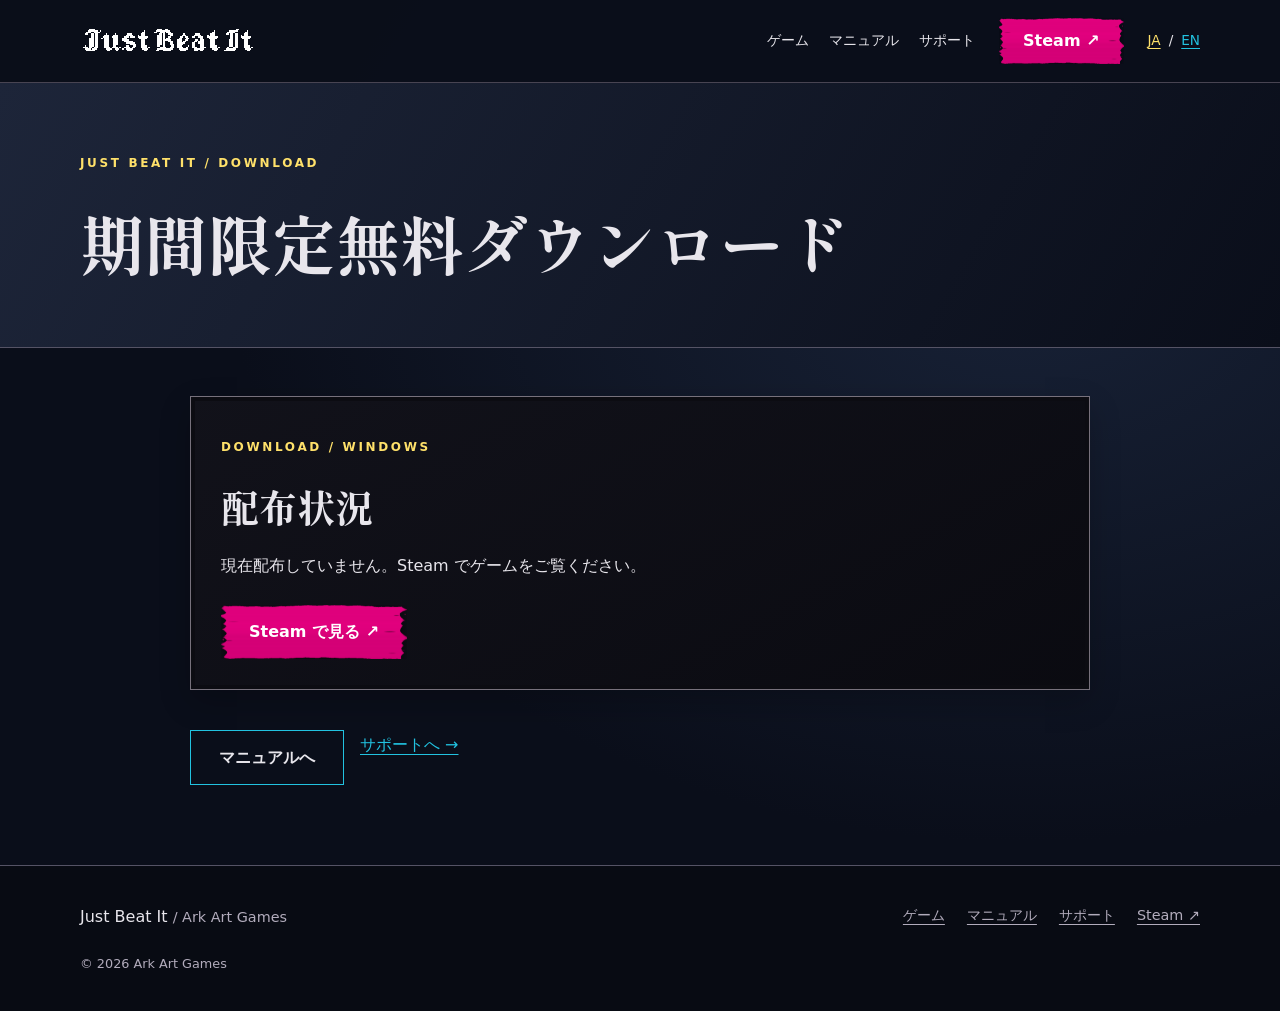
==== download/index.html @ 5bdb9b97 "chore: remove background note and rename developer to Ark Art Games Co-Authored-By: Claude Opus 5.5 " ====
<!doctype html>
<html lang="ja">
<head>
<meta charset="utf-8"><meta name="viewport" content="width=device-width,initial-scale=1">
<title>期間限定無料ダウンロード | Just Beat It</title><meta name="description" content="Just Beat It の期間限定無料配布の予定・配布状況・導入手順。"><meta name="theme-color" content="#0a0e1a">
<link rel="canonical" href="https://raymee675.github.io/Just-Beat-It/download/index.html"><link rel="alternate" hreflang="ja" href="index.html"><link rel="alternate" hreflang="en" href="../en/download/index.html"><link rel="alternate" hreflang="x-default" href="index.html">
<meta property="og:type" content="website"><meta property="og:site_name" content="Just Beat It"><meta property="og:title" content="期間限定無料ダウンロード | Just Beat It"><meta property="og:description" content="Just Beat It の期間限定無料配布の予定・配布状況・導入手順。"><meta property="og:url" content="https://raymee675.github.io/Just-Beat-It/download/index.html"><meta property="og:image" content="https://raymee675.github.io/Just-Beat-It/assets/img/ogp.jpg"><meta property="og:image:alt" content="Just Beat It"><meta property="og:locale" content="ja_JP"><meta property="og:locale:alternate" content="en_US">
<meta name="twitter:card" content="summary_large_image"><meta name="twitter:title" content="期間限定無料ダウンロード | Just Beat It"><meta name="twitter:description" content="Just Beat It の期間限定無料配布の予定・配布状況・導入手順。"><meta name="twitter:image" content="https://raymee675.github.io/Just-Beat-It/assets/img/ogp.jpg"><meta name="twitter:image:alt" content="Just Beat It">
<link rel="icon" type="image/png" sizes="32x32" href="../assets/img/favicon-32.png"><link rel="icon" type="image/png" sizes="256x256" href="../assets/img/icon-256.png"><link rel="apple-touch-icon" href="../assets/img/icon-256.png">
<link rel="stylesheet" href="../assets/css/site.css"><script defer src="../assets/js/config.js"></script><script defer src="../assets/js/site.js"></script>
</head><body>
<a class="skip" href="#main">本文へスキップ</a>
<header class="header"><div class="wrap header-inner"><a class="brand" href="../index.html" aria-label="Just Beat It トップ"><img src="../assets/img/logo-pixel-8x.png" alt="Just Beat It" width="928" height="144"></a><nav class="nav" aria-label="メインナビゲーション"><a href="../index.html"  >ゲーム</a><a href="../manual/index.html"  >マニュアル</a><a href="../support/index.html"  >サポート</a><a href="index.html" aria-current="page" data-free-nav hidden>無料配布</a></nav><a class="button small" data-steam href="https://store.steampowered.com/app/5429530/">Steam ↗</a><div class="languages" aria-label="言語"><a lang="ja" href="index.html" aria-current="true">JA</a><span aria-hidden="true">/</span><a lang="en" href="../en/download/index.html" >EN</a></div></div></header>
<main id="main"><div class="page-title"><div class="wrap"><p class="eyebrow">JUST BEAT IT / DOWNLOAD</p><h1>期間限定無料ダウンロード</h1></div></div><div class="wrap content"><section class="plate"><p class="eyebrow">DOWNLOAD / WINDOWS</p><h2>配布状況</h2><p data-free-message role="status">現在配布していません。Steam でゲームをご覧ください。</p><p class="countdown" data-countdown></p><noscript><p class="note">無料配布の情報は JavaScript を有効にしてご確認ください。</p></noscript><div data-free-active hidden><a class="button" data-download-link aria-disabled="true" tabindex="-1">ZIP をダウンロード ↗</a><dl class="facts download-meta"><div><dt>バージョン</dt><dd data-free-version></dd></div><div><dt>ZIP サイズ</dt><dd data-free-size></dd></div><div><dt>SHA-256</dt><dd><code data-free-sha></code></dd></div></dl></div><div class="actions"><a class="button" data-steam href="https://store.steampowered.com/app/5429530/">Steam で見る ↗</a></div></section><div data-free-active hidden><section id="install"><h2>導入手順</h2><ol><li>上のボタンから ZIP ファイルをダウンロードします。</li><li>SHA-256 が掲載されている場合は、保存した ZIP の値と一致するか確認します。PowerShell では次のコマンドのファイル名を置き換えて実行できます。</li><li>ZIP 全体をフォルダーへ展開します。同梱のファイルやフォルダーを一緒に保ち、含まれるゲームの実行ファイル（.exe）を起動します。</li><li>キーボードで操作します。操作方法と設定はマニュアルをご覧ください。</li></ol><p><code>Get-FileHash -Algorithm SHA256 &quot;.\JustBeatIt.zip&quot;</code></p></section><section class="callout"><h2>ダウンロード前の注意</h2><ul><li>ダウンロードリンクの案内は記載された期間中のみです。日時はすべて日本標準時（JST、UTC+09:00）です。</li><li>Windows PC・キーボード向けです。ダウンロード前に動作環境をご確認ください。</li><li>このダウンロードでは Steam ライブラリへの登録は行われません。</li><li>ハッシュ値が一致しない場合や入手元が不明な場合は起動せず、URL を確認して再ダウンロードしてください。セキュリティソフトを無効にする必要はありません。</li></ul></section></div><div class="actions"><a class="button secondary" href="../manual/index.html">マニュアルへ</a><a href="../support/index.html">サポートへ →</a></div></div></main>
<footer class="footer"><div class="wrap"><div class="footer-inner"><span>Just Beat It <span class="muted">/ Ark Art Games</span></span><nav aria-label="フッター"><a href="../index.html"  >ゲーム</a><a href="../manual/index.html"  >マニュアル</a><a href="../support/index.html"  >サポート</a><a href="index.html" aria-current="page" data-free-nav hidden>無料配布</a><a data-steam href="https://store.steampowered.com/app/5429530/">Steam ↗</a></nav></div><noscript><p class="note">無料配布の情報は JavaScript を有効にしてご確認ください。</p></noscript><p class="copyright">© 2026 Ark Art Games</p></div></footer>
</body></html>
---- assets/css/site.css ----
@import url('https://fonts.googleapis.com/css2?family=Shippori+Mincho+B1:wght@500;700&display=swap');
:root{color-scheme:dark;--bg:#0a0e1a;--ink:#e8e6ec;--muted:#b2acbc;--red:#e8213f;--pink:#e4007f;--gold:#ffe16a;--cyan:#22c2e0;--line:#555365}
*{box-sizing:border-box}html{scroll-behavior:smooth;scroll-padding-top:1rem}body{margin:0;background:radial-gradient(ellipse at 80% 25%,#182237 0,transparent 55%),var(--bg);color:var(--ink);font:16px/1.85 "Noto Sans JP","Yu Gothic",Meiryo,system-ui,sans-serif;overflow-wrap:anywhere}a{color:var(--cyan);text-underline-offset:.25em}a:hover{color:var(--gold)}button,a{-webkit-tap-highlight-color:transparent}button{font:inherit}a:focus-visible,button:focus-visible,summary:focus-visible{outline:3px solid var(--gold);outline-offset:5px}img{display:block;max-width:100%;height:auto}h1,h2,h3{font-family:"Shippori Mincho B1","Yu Mincho",Georgia,serif;line-height:1.5}h1{font-size:clamp(2.2rem,5vw,4rem);margin:.3em 0}h2{font-size:clamp(1.65rem,3vw,2.5rem);margin:0 0 1rem}h3{font-size:1.3rem}p{margin:.6rem 0 1.2rem}.wrap{width:min(1120px,calc(100% - 40px));margin-inline:auto}.skip{position:absolute;left:1rem;top:-6rem;z-index:20;background:#111;padding:.8rem}.skip:focus{top:1rem}.header{border-bottom:1px solid #484452;background:#0a0e1af2}.header-inner{display:flex;align-items:center;gap:24px;flex-wrap:wrap;padding-block:18px}.brand{flex-shrink:0}.brand img{width:176px;image-rendering:pixelated}.nav{display:flex;align-items:center;gap:20px;flex-wrap:wrap;margin-left:auto}.nav a{color:var(--ink);font-size:.9rem;text-decoration:none}.nav a[aria-current=page]{color:var(--gold);text-decoration:underline}.languages{display:flex;gap:8px;font-size:.85rem;white-space:nowrap}.languages [aria-current]{color:var(--gold)}.button{display:inline-flex;justify-content:center;align-items:center;min-height:52px;padding:12px 28px;color:#fff;text-decoration:none;font-weight:700;border:0;background:var(--pink) url('../img/band-magenta.png') center/100% 100% no-repeat;background-color:transparent;text-align:center;cursor:pointer}.button:hover{color:#fff;filter:brightness(1.18)}.button.secondary{background:none;border:1px solid var(--cyan);color:var(--ink)}.button.small{min-height:44px;padding:8px 24px}.button[aria-disabled=true]{background:none;border:1px solid var(--line);color:var(--muted);cursor:default;filter:none}.actions{display:flex;flex-wrap:wrap;gap:16px;margin-top:24px}.hero{position:relative;isolation:isolate;overflow:hidden;border-bottom:1px solid var(--line);background:linear-gradient(90deg,#080c17ed 10%,#080c17ba 58%,#080c1740),url('../img/shot-01.jpg') center/cover;min-height:650px;display:grid;align-items:center}.hero-content{padding-block:72px;position:relative;z-index:1}.eyebrow{font-size:.75rem;letter-spacing:.22em;color:var(--gold);font-weight:700}.hero-logo{width:min(624px,100%);image-rendering:pixelated;margin:30px 0}.hero h1{font-size:clamp(1.8rem,4vw,3.2rem)}.hero-copy{max-width:650px;font-size:1.08rem}.hero-character{width:72px;image-rendering:pixelated;margin-top:32px}.chevrons{position:absolute;right:-10%;top:15%;display:flex;gap:15px;opacity:.25;transform:rotate(-28deg);animation:drift 22s linear infinite;pointer-events:none}.chevrons i{display:block;width:90px;height:140px;background:var(--red);clip-path:polygon(0 0,45% 0,100% 50%,45% 100%,0 100%,55% 50%)}.chevrons i:last-child{background:white}@keyframes drift{50%{translate:-140px 90px}}section.section{padding-block:76px}.section + .section{border-top:1px solid #2a2d3d}.section-heading{display:flex;gap:24px;align-items:baseline;flex-wrap:wrap}.section-heading .eyebrow{color:var(--cyan)}.intro{max-width:740px}.grid{display:grid;grid-template-columns:repeat(3,minmax(0,1fr));gap:24px}.plate{padding:30px;background:linear-gradient(145deg,#12121af2,#0a0a10f5);border:1px solid #77717c;box-shadow:inset 0 0 0 4px #0c0c12,0 12px 30px #0003}.plate h3{margin-top:.3rem}.number{color:var(--gold);font-size:.8rem;letter-spacing:.15em}.gallery{display:grid;grid-template-columns:repeat(2,minmax(0,1fr));gap:24px}.gallery figure{margin:0}.gallery a{display:block;overflow:hidden;border:1px solid var(--line)}.gallery img{width:100%;aspect-ratio:16/9;object-fit:cover;transition:transform .3s}.gallery a:hover img{transform:scale(1.025)}figcaption{font-size:.85rem;color:var(--muted);margin-top:8px}.split{display:grid;grid-template-columns:1.1fr 1fr;gap:48px;align-items:start}.stage-list{list-style:none;padding:0;margin:0;display:grid;grid-template-columns:1fr 1fr;gap:0 24px;counter-reset:stage}.stage-list li{counter-increment:stage;border-bottom:1px solid #363544;padding:10px 0}.stage-list li:before{content:counter(stage,decimal-leading-zero);color:var(--cyan);margin-right:12px;font-size:.8rem}.difficulty{color:var(--gold);font-weight:700}.facts{margin:0}.facts div{display:grid;grid-template-columns:140px 1fr;padding:13px 0;border-bottom:1px solid #393747;gap:16px}.facts dt{color:var(--muted)}.facts dd{margin:0}.muted,.note{color:var(--muted);font-size:.9rem}.steam-panel{border-left:3px solid var(--pink);padding:28px;background:#121321}.steam-widget{width:100%;max-width:646px;height:210px;border:0;margin-top:20px;display:block}.page-title{padding-block:60px 38px;border-bottom:1px solid var(--line);background:linear-gradient(120deg,#1d2539,#0a0e1a)}.content{padding-block:48px 80px;max-width:900px}.content section{margin-bottom:40px}.toc{display:flex;gap:12px 24px;flex-wrap:wrap;padding:20px;border:1px solid var(--line);margin-bottom:40px}.table-scroll{overflow-x:auto}table{width:100%;border-collapse:collapse}th,td{text-align:left;border-bottom:1px solid #4a4658;padding:14px;vertical-align:top}th{color:var(--gold)}kbd{font:inherit;font-size:.9em;background:#242635;border:1px solid #777184;border-bottom-width:3px;border-radius:3px;padding:2px 6px;white-space:nowrap}code{font-size:.9em;color:var(--gold);overflow-wrap:anywhere}details{border-bottom:1px solid var(--line);padding:20px 0}summary{font-family:"Shippori Mincho B1",serif;font-weight:700;cursor:pointer;font-size:1.13rem}details p{margin:16px 0 0}.callout{border-left:3px solid var(--cyan);padding:18px 24px;background:#131c2d}.free-banner{border:1px solid var(--pink);background:#190d24;padding:20px 24px;margin-top:28px;max-width:720px}.free-banner p{margin:0 0 6px}.free-title{font-weight:700;color:var(--gold)}.countdown{font-variant-numeric:tabular-nums;color:var(--gold)}.download-meta div{grid-template-columns:110px 1fr}.download-meta dd{min-width:0}.footer{border-top:1px solid var(--line);background:#080b13;padding-block:36px}.footer-inner{display:flex;justify-content:space-between;gap:24px;flex-wrap:wrap}.footer nav{display:flex;gap:12px 22px;flex-wrap:wrap}.footer a{font-size:.9rem;color:var(--muted)}.copyright{margin:20px 0 0;font-size:.8rem;color:var(--muted)}dialog{width:min(1200px,95vw);max-height:94dvh;background:#0a0e1a;border:1px solid var(--line);color:var(--ink);padding:16px}dialog::backdrop{background:#000e}dialog img{max-height:78dvh;width:auto;margin:auto;object-fit:contain}dialog button{display:block;margin:0 0 12px auto;background:#171c2b;color:var(--ink);border:1px solid var(--cyan);padding:8px 18px;cursor:pointer}dialog p{margin:10px 0 0;font-size:.9rem}body.modal-open{overflow:hidden}[hidden]{display:none!important}
@media(max-width:850px){.header-inner{gap:16px}.nav{order:3;width:100%;margin:0;gap:12px 22px}.languages{margin-left:auto}.grid{grid-template-columns:1fr}.split{grid-template-columns:1fr;gap:28px}.hero{min-height:600px}.hero-content{padding-block:48px}.plate{padding:24px}.steam-panel{padding:24px}.header .button{margin-left:auto}.header .languages{margin-left:0}}
@media(max-width:520px){.wrap{width:calc(100% - 32px)}.brand img{width:132px}.header-inner{gap:12px}.header .button{font-size:.8rem;padding-inline:18px}.nav{gap:10px 18px}.nav a{font-size:.85rem}.languages{font-size:.8rem}.hero{min-height:560px}.hero-logo{margin:24px 0}.hero h1{font-size:1.75rem}.hero-copy{font-size:1rem}.actions{gap:12px}.actions .button{width:100%}section.section{padding-block:48px}.gallery{grid-template-columns:1fr;gap:20px}.stage-list{gap:0 16px;font-size:.9rem}.facts div{grid-template-columns:1fr;gap:4px}.page-title{padding-block:36px 28px}th,td{padding:10px 6px;font-size:.9rem}.steam-panel{padding:20px 16px}.content{padding-top:32px}.download-meta div{grid-template-columns:1fr}.free-banner{padding:16px}.chevrons{opacity:.15}}
@media(prefers-reduced-motion:reduce){html{scroll-behavior:auto}*,*:before,*:after{animation:none!important;transition:none!important}}
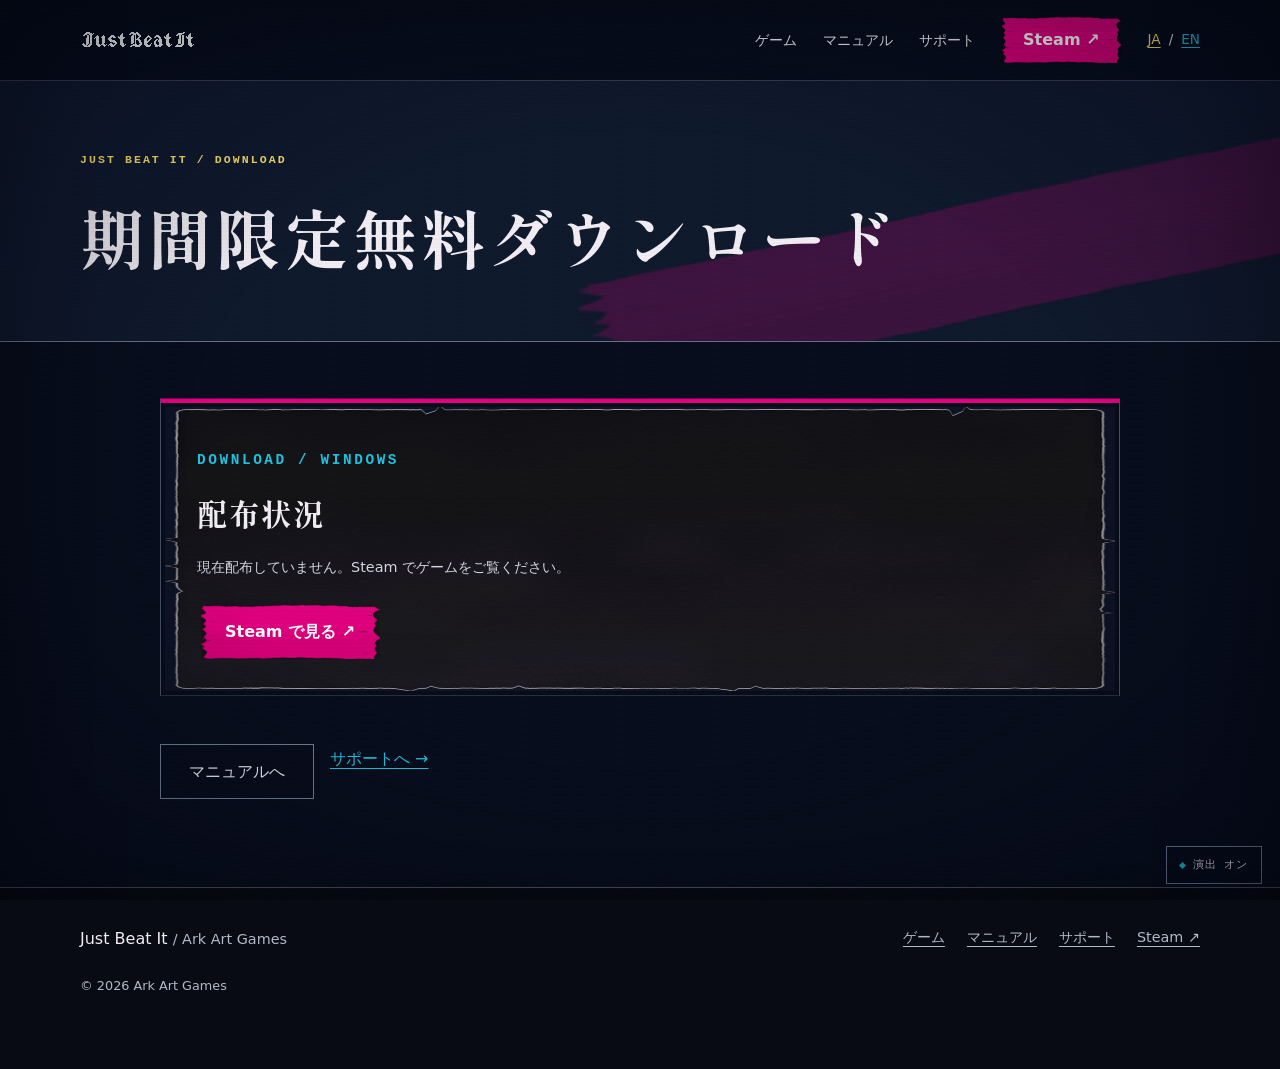
==== commit 0d64cdcf: "feat: add cinematic effects (bullet demo, logo morph, transitions, stage select, viewer) Co-Authored" ====
--- a/download/index.html
+++ b/download/index.html
@@ -1,16 +1,16 @@
 <!doctype html>
 <html lang="ja">
 <head>
-<meta charset="utf-8"><meta name="viewport" content="width=device-width,initial-scale=1">
+<meta charset="utf-8"><script>document.documentElement.classList.add('has-menu');setTimeout(()=>{if(!window.JBI_FX)document.documentElement.classList.remove('has-menu')},2500);try{document.documentElement.dataset.motion=matchMedia('(prefers-reduced-motion: reduce)').matches||localStorage.getItem('jbi-motion')==='off'?'off':'on'}catch{document.documentElement.dataset.motion=matchMedia('(prefers-reduced-motion: reduce)').matches?'off':'on'}</script><meta name="viewport" content="width=device-width,initial-scale=1">
 <title>期間限定無料ダウンロード | Just Beat It</title><meta name="description" content="Just Beat It の期間限定無料配布の予定・配布状況・導入手順。"><meta name="theme-color" content="#0a0e1a">
 <link rel="canonical" href="https://raymee675.github.io/Just-Beat-It/download/index.html"><link rel="alternate" hreflang="ja" href="index.html"><link rel="alternate" hreflang="en" href="../en/download/index.html"><link rel="alternate" hreflang="x-default" href="index.html">
 <meta property="og:type" content="website"><meta property="og:site_name" content="Just Beat It"><meta property="og:title" content="期間限定無料ダウンロード | Just Beat It"><meta property="og:description" content="Just Beat It の期間限定無料配布の予定・配布状況・導入手順。"><meta property="og:url" content="https://raymee675.github.io/Just-Beat-It/download/index.html"><meta property="og:image" content="https://raymee675.github.io/Just-Beat-It/assets/img/ogp.jpg"><meta property="og:image:alt" content="Just Beat It"><meta property="og:locale" content="ja_JP"><meta property="og:locale:alternate" content="en_US">
 <meta name="twitter:card" content="summary_large_image"><meta name="twitter:title" content="期間限定無料ダウンロード | Just Beat It"><meta name="twitter:description" content="Just Beat It の期間限定無料配布の予定・配布状況・導入手順。"><meta name="twitter:image" content="https://raymee675.github.io/Just-Beat-It/assets/img/ogp.jpg"><meta name="twitter:image:alt" content="Just Beat It">
 <link rel="icon" type="image/png" sizes="32x32" href="../assets/img/favicon-32.png"><link rel="icon" type="image/png" sizes="256x256" href="../assets/img/icon-256.png"><link rel="apple-touch-icon" href="../assets/img/icon-256.png">
-<link rel="stylesheet" href="../assets/css/site.css"><script defer src="../assets/js/config.js"></script><script defer src="../assets/js/site.js"></script>
+<link rel="stylesheet" href="../assets/css/site.css"><style id="navigation-motion"></style><script>document.getElementById('navigation-motion').textContent='@view-transition{navigation:'+(document.documentElement.dataset.motion==='off'?'none':'auto')+'}'</script><script defer src="../assets/js/config.js"></script><script defer src="../assets/js/fx-core.js"></script><script defer src="../assets/js/site.js"></script><script defer src="../assets/js/fx-ui.js"></script><script defer src="../assets/js/fx-canvas.js"></script>
 </head><body>
 <a class="skip" href="#main">本文へスキップ</a>
-<header class="header"><div class="wrap header-inner"><a class="brand" href="../index.html" aria-label="Just Beat It トップ"><img src="../assets/img/logo-pixel-8x.png" alt="Just Beat It" width="928" height="144"></a><nav class="nav" aria-label="メインナビゲーション"><a href="../index.html"  >ゲーム</a><a href="../manual/index.html"  >マニュアル</a><a href="../support/index.html"  >サポート</a><a href="index.html" aria-current="page" data-free-nav hidden>無料配布</a></nav><a class="button small" data-steam href="https://store.steampowered.com/app/5429530/">Steam ↗</a><div class="languages" aria-label="言語"><a lang="ja" href="index.html" aria-current="true">JA</a><span aria-hidden="true">/</span><a lang="en" href="../en/download/index.html" >EN</a></div></div></header>
-<main id="main"><div class="page-title"><div class="wrap"><p class="eyebrow">JUST BEAT IT / DOWNLOAD</p><h1>期間限定無料ダウンロード</h1></div></div><div class="wrap content"><section class="plate"><p class="eyebrow">DOWNLOAD / WINDOWS</p><h2>配布状況</h2><p data-free-message role="status">現在配布していません。Steam でゲームをご覧ください。</p><p class="countdown" data-countdown></p><noscript><p class="note">無料配布の情報は JavaScript を有効にしてご確認ください。</p></noscript><div data-free-active hidden><a class="button" data-download-link aria-disabled="true" tabindex="-1">ZIP をダウンロード ↗</a><dl class="facts download-meta"><div><dt>バージョン</dt><dd data-free-version></dd></div><div><dt>ZIP サイズ</dt><dd data-free-size></dd></div><div><dt>SHA-256</dt><dd><code data-free-sha></code></dd></div></dl></div><div class="actions"><a class="button" data-steam href="https://store.steampowered.com/app/5429530/">Steam で見る ↗</a></div></section><div data-free-active hidden><section id="install"><h2>導入手順</h2><ol><li>上のボタンから ZIP ファイルをダウンロードします。</li><li>SHA-256 が掲載されている場合は、保存した ZIP の値と一致するか確認します。PowerShell では次のコマンドのファイル名を置き換えて実行できます。</li><li>ZIP 全体をフォルダーへ展開します。同梱のファイルやフォルダーを一緒に保ち、含まれるゲームの実行ファイル（.exe）を起動します。</li><li>キーボードで操作します。操作方法と設定はマニュアルをご覧ください。</li></ol><p><code>Get-FileHash -Algorithm SHA256 &quot;.\JustBeatIt.zip&quot;</code></p></section><section class="callout"><h2>ダウンロード前の注意</h2><ul><li>ダウンロードリンクの案内は記載された期間中のみです。日時はすべて日本標準時（JST、UTC+09:00）です。</li><li>Windows PC・キーボード向けです。ダウンロード前に動作環境をご確認ください。</li><li>このダウンロードでは Steam ライブラリへの登録は行われません。</li><li>ハッシュ値が一致しない場合や入手元が不明な場合は起動せず、URL を確認して再ダウンロードしてください。セキュリティソフトを無効にする必要はありません。</li></ul></section></div><div class="actions"><a class="button secondary" href="../manual/index.html">マニュアルへ</a><a href="../support/index.html">サポートへ →</a></div></div></main>
+<header class="header"><div class="wrap header-inner"><a class="brand" href="../index.html" aria-label="Just Beat It トップ"><img src="../assets/img/logo-pixel-8x.png" alt="Just Beat It" width="928" height="144"></a><nav class="nav" id="main-navigation" aria-label="メインナビゲーション"><a href="../index.html"  >ゲーム</a><a href="../manual/index.html"  >マニュアル</a><a href="../support/index.html"  >サポート</a><a href="index.html" aria-current="page" data-free-nav hidden>無料配布</a></nav><a class="button small" data-steam href="https://store.steampowered.com/app/5429530/">Steam ↗</a><div class="languages" aria-label="言語"><a lang="ja" href="index.html" aria-current="true">JA</a><span aria-hidden="true">/</span><a lang="en" href="../en/download/index.html" >EN</a></div><button class="menu-toggle" type="button" aria-controls="main-navigation" aria-expanded="false" disabled><span aria-hidden="true"><i></i><i></i></span><span>メニュー</span></button></div></header>
+<main id="main"><div class="page-title"><div class="wrap"><p class="eyebrow">JUST BEAT IT / DOWNLOAD</p><h1>期間限定無料ダウンロード</h1></div></div><div class="wrap content"><div class="reveal-frame"><section class="plate download-panel"><p class="eyebrow">DOWNLOAD / WINDOWS</p><h2>配布状況</h2><p data-free-message role="status">現在配布していません。Steam でゲームをご覧ください。</p><p class="countdown" data-countdown></p><noscript><p class="note">無料配布の情報は JavaScript を有効にしてご確認ください。</p></noscript><div data-free-active hidden><a class="button" data-download-link aria-disabled="true" tabindex="-1">ZIP をダウンロード ↗</a><dl class="facts download-meta"><div><dt>バージョン</dt><dd data-free-version></dd></div><div><dt>ZIP サイズ</dt><dd data-free-size></dd></div><div><dt>SHA-256</dt><dd><code data-free-sha></code></dd></div></dl></div><div class="actions"><a class="button" data-steam href="https://store.steampowered.com/app/5429530/">Steam で見る ↗</a></div></section></div><div data-free-active hidden><section id="install"><h2>導入手順</h2><ol><li>上のボタンから ZIP ファイルをダウンロードします。</li><li>SHA-256 が掲載されている場合は、保存した ZIP の値と一致するか確認します。PowerShell では次のコマンドのファイル名を置き換えて実行できます。</li><li>ZIP 全体をフォルダーへ展開します。同梱のファイルやフォルダーを一緒に保ち、含まれるゲームの実行ファイル（.exe）を起動します。</li><li>キーボードで操作します。操作方法と設定はマニュアルをご覧ください。</li></ol><p><code>Get-FileHash -Algorithm SHA256 &quot;.\JustBeatIt.zip&quot;</code></p></section><section class="callout"><h2>ダウンロード前の注意</h2><ul><li>ダウンロードリンクの案内は記載された期間中のみです。日時はすべて日本標準時（JST、UTC+09:00）です。</li><li>Windows PC・キーボード向けです。ダウンロード前に動作環境をご確認ください。</li><li>このダウンロードでは Steam ライブラリへの登録は行われません。</li><li>ハッシュ値が一致しない場合や入手元が不明な場合は起動せず、URL を確認して再ダウンロードしてください。セキュリティソフトを無効にする必要はありません。</li></ul></section></div><div class="actions"><a class="button secondary" href="../manual/index.html">マニュアルへ</a><a href="../support/index.html">サポートへ →</a></div></div></main>
 <footer class="footer"><div class="wrap"><div class="footer-inner"><span>Just Beat It <span class="muted">/ Ark Art Games</span></span><nav aria-label="フッター"><a href="../index.html"  >ゲーム</a><a href="../manual/index.html"  >マニュアル</a><a href="../support/index.html"  >サポート</a><a href="index.html" aria-current="page" data-free-nav hidden>無料配布</a><a data-steam href="https://store.steampowered.com/app/5429530/">Steam ↗</a></nav></div><noscript><p class="note">無料配布の情報は JavaScript を有効にしてご確認ください。</p></noscript><p class="copyright">© 2026 Ark Art Games</p></div></footer>
 </body></html>
--- a/assets/css/site.css
+++ b/assets/css/site.css
@@ -4,3 +4,183 @@
 @media(max-width:850px){.header-inner{gap:16px}.nav{order:3;width:100%;margin:0;gap:12px 22px}.languages{margin-left:auto}.grid{grid-template-columns:1fr}.split{grid-template-columns:1fr;gap:28px}.hero{min-height:600px}.hero-content{padding-block:48px}.plate{padding:24px}.steam-panel{padding:24px}.header .button{margin-left:auto}.header .languages{margin-left:0}}
 @media(max-width:520px){.wrap{width:calc(100% - 32px)}.brand img{width:132px}.header-inner{gap:12px}.header .button{font-size:.8rem;padding-inline:18px}.nav{gap:10px 18px}.nav a{font-size:.85rem}.languages{font-size:.8rem}.hero{min-height:560px}.hero-logo{margin:24px 0}.hero h1{font-size:1.75rem}.hero-copy{font-size:1rem}.actions{gap:12px}.actions .button{width:100%}section.section{padding-block:48px}.gallery{grid-template-columns:1fr;gap:20px}.stage-list{gap:0 16px;font-size:.9rem}.facts div{grid-template-columns:1fr;gap:4px}.page-title{padding-block:36px 28px}th,td{padding:10px 6px;font-size:.9rem}.steam-panel{padding:20px 16px}.content{padding-top:32px}.download-meta div{grid-template-columns:1fr}.free-banner{padding:16px}.chevrons{opacity:.15}}
 @media(prefers-reduced-motion:reduce){html{scroll-behavior:auto}*,*:before,*:after{animation:none!important;transition:none!important}}
+
+/* Game presentation: one beat = 461.538ms, hard cuts and torn material. */
+:root{--beat:461.538ms;--snap:cubic-bezier(.2,.8,.2,1);--bg:#080e1d;--ink:#f1edf3;--muted:#b3b8c9}
+body{background:var(--bg)}html{scroll-padding-top:100px}
+h1,h2{letter-spacing:.065em;text-wrap:balance}h3{letter-spacing:.035em}p{line-height:1.95}
+.eyebrow,.number{font-family:Consolas,"Courier New",monospace;font-size:.72rem;letter-spacing:.18em;line-height:1.6}
+.section-heading{display:block;margin-bottom:28px}.section-heading .eyebrow{margin-bottom:12px}
+.header{position:sticky;top:0;z-index:30;background:#080e1deb;backdrop-filter:blur(16px);border-color:#333b50}
+.header-inner{min-height:80px;padding-block:16px;transition:padding var(--beat) var(--snap),min-height var(--beat) var(--snap)}
+.header.compact .header-inner{min-height:64px;padding-block:8px}
+.brand img{width:116px}.nav{gap:26px}.nav a{position:relative;padding-block:6px}
+.nav a[aria-current=page]{color:var(--ink);text-decoration:none}
+.nav a[aria-current=page]::after{content:"";position:absolute;bottom:-6px;left:-4px;right:-4px;height:6px;background:url('../img/band-magenta.png') center/100% 100%}
+.nav a:hover{color:var(--gold)}.menu-toggle{display:none}
+.button{position:relative;isolation:isolate;transition:transform 115ms var(--snap),background-size 230ms var(--snap);background-size:96% 100%;min-width:0}
+.button::after{content:"";position:absolute;inset:0;pointer-events:none;background:#fff3;clip-path:polygon(0 0,9% 0,0 100%);transform:translateX(-20%);opacity:0}
+.button:hover{background-size:100% 100%;filter:none}.button:hover::after{animation:button-gloss var(--beat) var(--snap)}
+.button:active{transform:translateY(3px) scale(.985)}
+.button.secondary{background:#080e1d66;border-color:#727e93;font-weight:500}
+:where(a,button,[tabindex],summary):focus-visible{outline:3px solid var(--gold);outline-offset:4px}
+@keyframes button-gloss{0%{transform:translateX(-10%);opacity:1}100%{transform:translateX(100%);opacity:0}}
+.hero{min-height:750px;background:linear-gradient(90deg,#080e1df7 0%,#080e1de0 39%,#080e1d73 69%,#080e1d26),url('../img/shot-01.jpg') 72% center/cover;align-items:start}
+.hero-content{padding-block:48px 80px;pointer-events:none}.hero-content :where(a,button,.free-banner){pointer-events:auto}
+.hero-content>.eyebrow{margin-top:0}.hero-copy{max-width:600px;font-size:.98rem;line-height:2.05;color:#dddfea}
+.hero h1{font-size:clamp(2rem,3.65vw,3.05rem);line-height:1.65;margin:8px 0 22px}
+.hero .actions{max-width:650px;gap:12px}.hero .actions .button{font-size:.86rem;padding-inline:22px}
+.logo-stage{width:min(580px,100%);height:170px;position:relative;margin:12px 0 18px;display:flex;align-items:center}
+.hero-logo{width:580px;margin:0}.logo-stage canvas{position:absolute;left:0;top:50%;transform:translateY(-50%);image-rendering:pixelated;max-width:100%}
+.logo-ready .hero-logo{visibility:hidden}
+.hero-character{width:128px;height:128px;position:absolute;right:10%;bottom:40px;margin:0}
+.demo-ready .hero-character{visibility:hidden}.bullet-demo{position:absolute;inset:0;width:100%;height:100%;z-index:0;image-rendering:pixelated;pointer-events:none}
+.demo-control{position:absolute;z-index:2;right:32px;bottom:24px;font:10px/1.5 Consolas,monospace;letter-spacing:.12em;color:#e2e8f4;background:#080e1dcc;border:1px solid #6b7c96;padding:10px 14px;cursor:crosshair}
+.hero:has(.demo-control:focus-visible){outline:2px solid var(--gold);outline-offset:-3px}
+.chevrons{animation:none;transform:translateY(var(--parallax,0px)) rotate(-28deg);opacity:.09;z-index:0}
+section.section{padding-block:88px}.section+.section{border:0;position:relative}
+.section+.section::before{content:"";position:absolute;top:0;left:0;width:100%;height:8px;opacity:.4;background:repeating-linear-gradient(135deg,transparent 0 7px,#92a0b4 8px 10px,transparent 11px 17px);mask-image:linear-gradient(90deg,#000,transparent)}
+.grid{gap:20px;margin-top:32px}.plate{position:relative;background:#0b1120 url('../img/plate.png') center/100% 100%;border:1px solid #475166;padding:26px;box-shadow:inset 0 0 0 4px #080d19}
+.plate p{font-size:.9rem;color:#d3d7e3}.plate h3{font-size:1.21rem;line-height:1.75;margin:12px 0 16px}
+.feature-slot{height:144px;margin:-12px -12px 24px;background:#080e1d;border-bottom:1px solid #38465e;overflow:hidden}
+.feature-canvas{display:block;width:100%;height:144px;image-rendering:pixelated}
+.feature-card{transform:perspective(900px) rotateX(var(--rx,0deg)) rotateY(var(--ry,0deg));transition:transform 230ms var(--snap),border-color var(--beat) var(--snap)}
+.feature-card::after{content:"";pointer-events:none;position:absolute;inset:-1px;border:2px solid var(--gold);clip-path:inset(0 100% 95% 0);opacity:0}
+.feature-card:is(:hover,:focus-visible){border-color:#a8b7d0}
+.feature-card:is(:hover,:focus-visible)::after{animation:edge-lap 923ms var(--snap) forwards}
+@keyframes edge-lap{0%{opacity:1;clip-path:inset(0 100% 95% 0)}25%{clip-path:inset(0 0 95% 0)}50%{clip-path:inset(0 0 0 95%)}75%{clip-path:inset(95% 0 0 0)}100%{opacity:1;clip-path:inset(0 95% 0 0)}}
+.cinema{background:#030711;border:1px solid #505c73;position:relative;margin-top:24px}
+.cinema-main{display:block;aspect-ratio:16/9;overflow:hidden;position:relative;touch-action:pan-y}
+.cinema-main img{width:100%;height:100%;object-fit:cover;will-change:transform}
+.cinema-main::after{content:"";position:absolute;inset:0;box-shadow:inset 0 0 70px #0008;pointer-events:none}
+.cinema-wash{position:absolute;inset:-25%;background:url('../img/band-magenta.png') center/100% 100%;z-index:2;transform:translateX(-120%) rotate(-14deg);pointer-events:none}
+.switching .cinema-wash{animation:screen-wipe var(--beat) var(--snap)}
+@keyframes screen-wipe{0%{transform:translateX(-120%) rotate(-14deg)}42%{transform:translateX(0) rotate(-14deg)}100%{transform:translateX(120%) rotate(-14deg)}}
+.cinema-progress{position:absolute;bottom:0;left:0;width:100%;height:3px;background:var(--pink);transform-origin:left;z-index:3}
+.cinema-controls{display:flex;gap:12px;align-items:center;padding:14px 18px;min-height:77px;flex-wrap:wrap}
+.cinema-controls button{background:#111b2c;color:var(--ink);border:1px solid #596983;min-width:44px;min-height:44px;cursor:pointer}
+.cinema-controls button:last-child{font-size:.69rem;margin-left:auto;padding-inline:12px}
+.cinema-controls button:disabled{opacity:.6;cursor:default}
+.cinema-caption{margin:0;flex:1;font-size:.78rem;line-height:1.65;color:#d8deea;min-width:0}
+.gallery.filmstrip{display:flex;gap:12px;overflow-x:auto;scrollbar-color:var(--pink) #131b2c;scrollbar-width:thin;padding:14px 2px 12px;scroll-snap-type:x proximity}
+.filmstrip figure{flex:0 0 calc((100% - 60px)/6);min-width:100px;scroll-snap-align:start}
+.filmstrip a{position:relative;border:2px solid transparent;opacity:.6;transition:opacity 230ms var(--snap),border-color 230ms var(--snap)}
+.filmstrip a[aria-current=true],.filmstrip a:is(:focus-visible,:hover){opacity:1;border-color:var(--pink)}
+.filmstrip figcaption{font:10px/1.5 Consolas,monospace;height:30px;overflow:hidden;letter-spacing:.02em}
+.filmstrip img{aspect-ratio:16/9}.filmstrip a:hover img{transform:none}
+.stage-select{grid-template-columns:1.2fr 1fr;gap:60px;align-items:center;margin-top:30px}
+.stage-column{position:relative;min-width:0}.selector-help{font:10px/1.7 Consolas,monospace;letter-spacing:.12em;color:#a4b5cd;margin:0 0 16px}
+.stage-list{display:block;position:relative;z-index:1;counter-reset:stage;padding:0;margin:0}
+.stage-list li{position:relative;min-height:48px;display:flex;align-items:center;padding:8px 26px;line-height:1.5;border:0;color:#bfc6d5;background:url('../img/band-row-dim.png') center/100% 100%;cursor:pointer;isolation:isolate;font-family:"Shippori Mincho B1","Yu Mincho",serif;letter-spacing:.055em}
+.stage-list li[aria-selected=true]{color:#101627;font-weight:700;background:none}
+.stage-list li::before{font-family:Consolas,monospace;color:inherit;min-width:22px}.stage-list li+li{margin-top:3px}
+.stage-marker{position:absolute;left:0;top:0;right:0;background:url('../img/band-row-white.png') center/100% 100%;transition:transform 230ms var(--snap);pointer-events:none;z-index:0}
+.stage-select>div:last-child{position:sticky;top:110px;min-width:0}
+.difficulty{font:10px/1.6 Consolas,monospace;letter-spacing:.18em;color:var(--cyan)}
+.selected-stage{font-family:"Shippori Mincho B1","Yu Mincho",serif;font-size:1.6rem;line-height:1.7;min-height:54px}
+.difficulty-options{display:flex;gap:4px;max-width:100%}
+.difficulty-options button{flex:1;min-width:0;min-height:58px;background:url('../img/band-choice-off.png') center/100% 100%;border:0;color:#c5cbd7;font:700 12px/1.3 Consolas,monospace;cursor:pointer}
+.difficulty-options button[aria-checked=true]{background-image:url('../img/band-choice-on.png');color:#101627}
+.difficulty-detail{display:flex;align-items:center;gap:18px;min-height:72px;border-bottom:1px solid #3f4b61;padding-bottom:14px}
+.difficulty-detail strong{font:32px/1 Consolas,monospace;color:var(--gold)}.difficulty-detail span{font-size:.85rem;animation:detail-in var(--beat) var(--snap)}
+@keyframes detail-in{from{clip-path:inset(0 100% 0 0);transform:translateY(5px)}to{clip-path:inset(0);transform:none}}
+.steam-panel{position:relative;isolation:isolate;overflow:hidden;padding:76px max(32px,calc((100vw - 1120px)/2));width:100vw;margin-left:calc((min(1120px,100vw - 40px) - 100vw)/2);background:#130b23;border:0;border-block:1px solid #87334e;min-height:430px}
+.steam-panel::before{content:"";position:absolute;inset:-5% -15%;z-index:-1;background:url('../img/band-magenta.png') center/100% 100%;opacity:.22;transform:rotate(-7deg);animation:cta-beat calc(var(--beat)*4) steps(1) infinite}
+.steam-panel>p,.steam-panel>h2{max-width:680px;position:relative}.steam-panel h2{font-size:clamp(1.8rem,3vw,2.6rem)}
+.steam-panel .note{font-size:.74rem;margin-top:30px;max-width:580px}.steam-panel [data-load-widget]{font-size:.78rem;min-height:44px}
+.cta-rank{position:absolute;z-index:-1;width:256px;right:8%;top:14px;opacity:.36;image-rendering:pixelated;transform:rotate(9deg)}
+.cta-player{position:absolute;z-index:-1;width:128px;height:128px;right:7%;bottom:30px;image-rendering:pixelated}
+@keyframes cta-beat{0%,25%{opacity:.25}5%,30%{opacity:.2}}
+.page-title{position:relative;overflow:hidden;background:#101a2d;border-bottom-color:#65718a}
+.page-title::before{content:"";position:absolute;inset:25% -20% 0 45%;background:url('../img/band-magenta.png') center/100% 60% no-repeat;transform:rotate(-12deg);opacity:.22;pointer-events:none}
+.page-title>.wrap{position:relative}.content{max-width:960px;padding-block:56px 88px}.content h2{font-size:clamp(1.4rem,3vw,1.9rem)}
+.content section{margin-bottom:48px}.toc{background:#111b2d;border-color:#46536d}.callout{background:#0d1b2c}
+.download-panel{padding:36px;background:#0e1325 url('../img/plate.png') center/100% 100%;border-top:5px solid var(--pink)}
+.download-panel>.eyebrow{color:var(--cyan)}.free-banner{background:#170d23;border:0;border-left:4px solid var(--pink);box-shadow:inset 0 0 0 1px #b9537a55}
+.countdown{display:flex;gap:3px;align-items:center;flex-wrap:wrap;min-height:42px;font-family:Consolas,monospace;font-variant-numeric:tabular-nums}
+.countdown:empty{display:none}.countdown-label{display:block;width:100%;font-size:.72rem;letter-spacing:.09em;color:#e4deea;line-height:1.5}
+.flip-digit{position:relative;display:inline-grid;place-items:center;width:24px;height:35px;background:#202539;color:var(--gold);font-size:22px;line-height:1;border-block:1px solid #697088;box-shadow:inset 0 -17px #0002}
+.flip-digit::after{content:"";position:absolute;top:50%;width:100%;height:1px;background:#080e1d88}.flip-separator{font-size:15px;padding-inline:2px}
+.footer{padding-bottom:70px}.motion-toggle{position:fixed;bottom:16px;right:18px;z-index:45;min-height:38px;padding:8px 13px;background:#080e1df0;color:var(--ink);border:1px solid #748099;font:11px/1.5 Consolas,monospace;letter-spacing:.08em;cursor:pointer}
+.motion-toggle::before{content:"";display:inline-block;width:5px;height:5px;margin-right:8px;background:#8792a7;transform:rotate(45deg)}
+.motion-toggle[aria-pressed=true]::before{background:var(--cyan)}
+.film-grain{position:fixed;width:100%;height:100dvh;top:0;left:0;z-index:60;pointer-events:none;opacity:.1;image-rendering:pixelated}
+body::before{content:"";position:fixed;inset:0;pointer-events:none;z-index:61;background:radial-gradient(ellipse at center,transparent 50%,#02061166);box-shadow:inset 0 0 90px #0004}
+body::after{content:"";position:fixed;inset:0;pointer-events:none;z-index:62;background:repeating-linear-gradient(0deg,#0001 0 1px,transparent 1px 4px);opacity:.25;animation:scan-beat var(--beat) steps(1) infinite}
+@keyframes scan-beat{0%{opacity:.2}10%{opacity:.27}25%{opacity:.23}}
+.opening-wipe{position:fixed;inset:-20% -50%;z-index:70;background:url('../img/band-magenta.png') center/100% 100%;pointer-events:none;animation:opening-cut 923ms var(--snap) both}
+@keyframes opening-cut{0%,8%{transform:rotate(-14deg) translateX(0)}100%{transform:rotate(-14deg) translateX(140%)}}
+.opening .hero-content>:not(.logo-stage){animation:hero-strike 300ms var(--snap) both}
+.opening .hero-content>.eyebrow{animation-delay:230ms}.opening .hero-content>h1{animation-delay:461ms}.opening .hero-content>.hero-copy{animation-delay:692ms}.opening .hero-content>.actions{animation-delay:923ms}
+@keyframes hero-strike{from{transform:translateY(18px);clip-path:inset(100% 0 0 0)}to{transform:none;clip-path:inset(0)}}
+.letter-heading .letter{display:inline-block}
+html[data-motion=on] .reveal-ready:not(.revealed).letter-heading .letter{transform:translateY(105%);clip-path:inset(100% 0 0 0)}
+html[data-motion=on] .revealed.letter-heading .letter{animation:letter-strike var(--beat) var(--snap) var(--letter-delay) both}
+@keyframes letter-strike{from{transform:translateY(100%);clip-path:inset(100% 0 0 0)}to{transform:none;clip-path:inset(0)}}
+html[data-motion=on] .plate.reveal-ready:not(.revealed){clip-path:polygon(0 0,0 0,0 100%,0 100%)}
+html[data-motion=on] .plate.revealed{animation:card-strike calc(var(--beat)*1.5) var(--snap) both}
+@keyframes card-strike{0%{clip-path:polygon(0 0,0 0,0 100%,0 100%)}100%{clip-path:polygon(0 0,115% 0,100% 100%,0 100%)}}
+::view-transition{pointer-events:none}::view-transition-old(root){animation:none}::view-transition-new(root){animation:navigation-cut 692ms var(--snap);mix-blend-mode:normal}
+::view-transition-group(root){background:#bd006a url('../img/band-magenta.png') center/cover}
+@keyframes navigation-cut{from{clip-path:polygon(0 0,0 0,-30% 100%,0 100%)}to{clip-path:polygon(0 0,130% 0,100% 100%,0 100%)}}
+dialog{padding:20px;background:#060b15;border-color:#65738c}dialog img{width:100%;aspect-ratio:16/9;max-height:76dvh}
+dialog .lightbox-prev,dialog .lightbox-next{position:absolute;top:48%;width:44px;height:52px;padding:0;background:#060b15dd;margin:0;border-color:#8e9cb3}
+dialog .lightbox-prev{left:24px}dialog .lightbox-next{right:24px}dialog>button:first-child{min-height:44px}
+@media(min-width:851px){.hero-content{width:min(1120px,calc(100% - 80px))}.hero .actions{margin-top:26px}}
+@media(max-width:1100px) and (min-width:851px){.header-inner{gap:16px}.nav{gap:18px}.header .button.small{padding-inline:14px}.hero-copy{max-width:540px}.hero h1{font-size:2.5rem}.stage-select{gap:32px}}
+@media(max-width:850px){
+  .header-inner{min-height:72px;flex-wrap:nowrap;gap:14px}.header.compact .header-inner{min-height:64px}
+  .header .button{margin-left:auto;padding-inline:14px;font-size:.8rem}.header .languages{margin-left:0}
+  .has-menu .menu-toggle{position:relative;z-index:42;display:flex;flex-direction:column;gap:4px;align-items:center;justify-content:center;width:52px;min-height:44px;padding:4px;background:none;border:0;color:var(--ink);font-size:9px;cursor:pointer}
+  .menu-toggle>span:first-child{width:24px;height:16px;position:relative}.menu-toggle i{position:absolute;left:0;top:2px;width:24px;height:2px;background:var(--ink);transition:transform 230ms var(--snap)}
+  .menu-toggle i:last-child{top:12px}.menu-open .menu-toggle i:first-child{transform:translateY(5px) rotate(45deg)}.menu-open .menu-toggle i:last-child{transform:translateY(-5px) rotate(-45deg)}
+  .has-menu .nav{display:none}.has-menu .menu-open .nav{display:flex;position:fixed;z-index:40;inset:0;width:100%;height:100dvh;padding:110px 36px 70px;margin:0;background:#090e1dfc;flex-direction:column;align-items:stretch;justify-content:center;gap:28px;animation:menu-unfold var(--beat) var(--snap)}
+  .menu-open .nav::before{content:"";position:absolute;inset:22% -20%;background:url('../img/band-magenta.png') center/100% 100%;opacity:.15;transform:rotate(-14deg);z-index:-1}
+  .menu-open .nav a{font-family:"Shippori Mincho B1","Yu Mincho",serif;font-size:clamp(1.5rem,6vw,2.3rem);align-self:flex-start}
+  .menu-is-open{overflow:hidden}.has-menu .menu-open{backdrop-filter:none}
+  @keyframes menu-unfold{from{clip-path:polygon(0 0,100% 0,100% 0,0 0)}to{clip-path:polygon(0 0,100% 0,100% 100%,0 100%)}}
+  .hero{min-height:780px;background-position:60% center}.hero-content{padding-top:40px;padding-bottom:190px}.hero-copy{max-width:570px}
+  .demo-control{right:20px;bottom:16px}.grid{gap:28px}.feature-slot{max-width:none}.feature-card{transform:none}
+  .stage-select{gap:32px}.stage-select>div:last-child{position:static}.steam-panel{padding:60px 32px}.cta-rank{right:2%;opacity:.2}
+  .cinema-controls{padding:12px;gap:8px}.cinema-caption{font-size:.7rem}.cinema-controls button:last-child{width:100%;margin:0}
+}
+@media(max-width:520px){
+  .header-inner{gap:10px;min-height:68px}.brand img{width:116px}.header .button.small{font-size:.68rem;padding:8px 10px;min-height:40px}
+  .header .languages{gap:4px;font-size:.67rem}.has-menu .menu-toggle{width:38px;flex-shrink:0}.header.compact .header-inner{min-height:60px}
+  .hero{min-height:860px;background:linear-gradient(180deg,#080e1de8,#080e1dc9 60%,#080e1d50),url('../img/shot-01.jpg') 64% center/auto 100%}
+  .hero-content{padding-top:28px;padding-bottom:210px}.hero .eyebrow{font-size:.59rem;letter-spacing:.12em}
+  .logo-stage{height:102px;margin:6px 0 8px}.hero-logo{width:232px}.hero h1{font-size:1.9rem;line-height:1.75;letter-spacing:.04em;margin-block:4px 20px}
+  .hero-copy{font-size:.89rem;line-height:2.05}.hero .actions{gap:8px}.hero .actions .button{font-size:.79rem;min-height:48px}
+  .demo-control{font-size:9px;max-width:calc(100% - 32px);right:16px}.chevrons{opacity:.08}
+  section.section{padding-block:56px}.section-heading{margin-bottom:22px}.section-heading .eyebrow{font-size:.65rem}h2{font-size:1.6rem}.intro{font-size:.94rem}
+  .plate{padding:24px}.plate h3{font-size:1.2rem}.steam-panel{width:100vw;margin-left:-16px;padding:54px 24px;min-height:480px}
+  .steam-panel .button{max-width:100%;font-size:.82rem;padding-inline:18px}.cta-rank{width:256px;right:-75px;top:70px;opacity:.13}.cta-player{right:5px;bottom:8px;opacity:.4}
+  .cinema{margin-top:18px}.cinema-controls{gap:8px}.cinema-controls>button{min-width:40px;min-height:40px}.filmstrip figure{min-width:94px}
+  .stage-list li{padding-inline:22px;font-size:1rem;min-height:48px}.stage-select{margin-top:24px}.difficulty-options button{min-height:60px;font-size:12px}
+  .selected-stage{font-size:1.5rem}.content{padding-block:36px 56px}.page-title{padding-block:32px}.page-title h1{font-size:1.9rem}.content h2{font-size:1.4rem}.download-panel{padding:24px 20px}
+  .motion-toggle{right:12px;bottom:12px}.film-grain{opacity:.07}.free-banner{padding:16px 14px}.flip-digit{width:21px;height:31px;font-size:20px}.countdown{gap:2px}.flip-separator{padding-inline:0;font-size:12px}
+  dialog{padding:12px}dialog .lightbox-prev{left:14px}dialog .lightbox-next{right:14px}
+}
+.steam-panel{width:100%;margin-left:0;padding-inline:max(24px,calc((100% - 1120px)/2))}
+.stage-list li:not([aria-selected=true]),.difficulty-options button:not([aria-checked=true]){background-color:#172239;background-blend-mode:multiply;color:#e0e5ef}
+.feature-slot svg{display:block;width:100%;height:144px}.feature-slot:has(canvas) svg{display:none}
+.cinema:not(.cinema-enhanced) .cinema-controls button{visibility:hidden}
+.menu-toggle{white-space:nowrap;line-height:1.2}
+.reveal-frame{min-width:0;position:relative}.grid>.reveal-frame>.plate{height:100%}
+.reveal-frame::after{content:"";position:absolute;inset:0;z-index:3;pointer-events:none;background:url('../img/band-magenta.png') center/100% 100%;opacity:0;clip-path:polygon(0 0,0 0,0 100%,0 100%)}
+html[data-motion=on] .reveal-frame:has(>.plate.revealed)::after{animation:card-band 692ms var(--snap) both}
+@keyframes card-band{0%{opacity:1;clip-path:polygon(-20% 0,0 0,-15% 100%,-35% 100%)}45%{opacity:1;clip-path:polygon(30% 0,50% 0,35% 100%,15% 100%)}100%{opacity:0;clip-path:polygon(120% 0,140% 0,125% 100%,105% 100%)}}
+@media(max-width:850px){.header-inner{flex-wrap:wrap}.has-menu .header-inner{flex-wrap:nowrap}.stage-select{grid-template-columns:1fr}}
+html[data-motion=off]{scroll-behavior:auto}
+html[data-motion=off] *,html[data-motion=off] *::before,html[data-motion=off] *::after{animation:none!important;transition:none!important;scroll-behavior:auto!important}
+html[data-motion=off] .feature-card{transform:none!important}html[data-motion=off] .opening-wipe{display:none}
+html[data-motion=off] .reveal-ready{clip-path:none!important}html[data-motion=off] .letter-heading .letter{transform:none!important;clip-path:none!important}
+html[data-motion=off]::view-transition-old(root),html[data-motion=off]::view-transition-new(root){animation:none!important}
+@media(prefers-reduced-motion:reduce){
+  html{scroll-behavior:auto}.feature-card{transform:none!important}.opening-wipe{display:none}
+  .reveal-ready,.letter-heading .letter{transform:none!important;clip-path:none!important}
+  ::view-transition-old(root),::view-transition-new(root){animation:none!important}
+  @view-transition{navigation:none}
+}
+
+.letter-heading .heading-word{display:inline-block;white-space:nowrap}
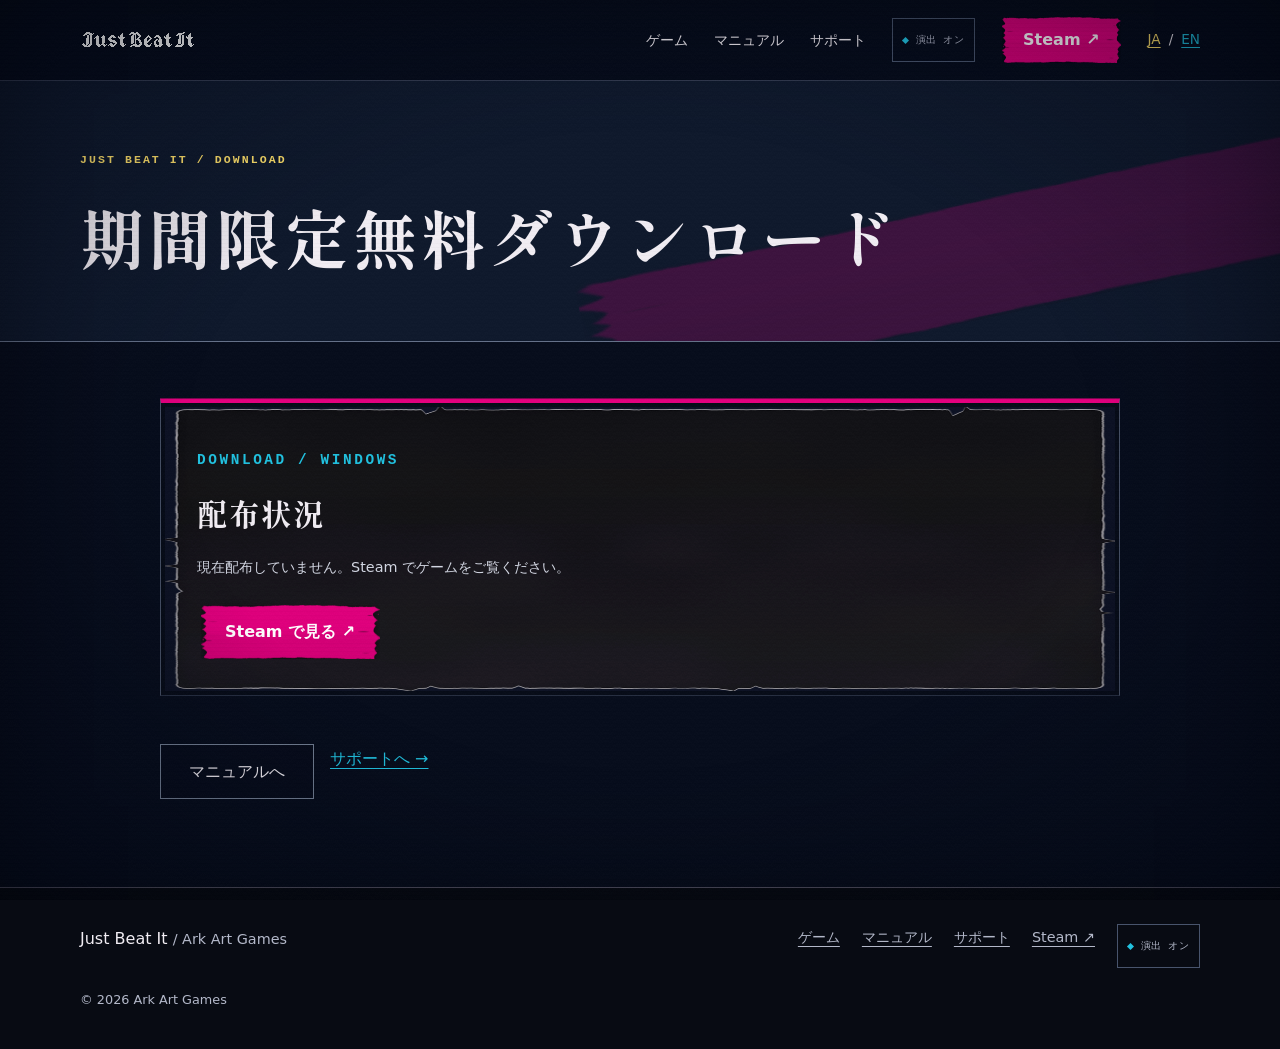
==== commit 27b34f49: "feat: refine effects (game-scale bullets, sky backdrop, stage select bands, cinematic Steam CTA) Co-" ====
--- a/download/index.html
+++ b/download/index.html
@@ -11,6 +11,6 @@
 </head><body>
 <a class="skip" href="#main">本文へスキップ</a>
 <header class="header"><div class="wrap header-inner"><a class="brand" href="../index.html" aria-label="Just Beat It トップ"><img src="../assets/img/logo-pixel-8x.png" alt="Just Beat It" width="928" height="144"></a><nav class="nav" id="main-navigation" aria-label="メインナビゲーション"><a href="../index.html"  >ゲーム</a><a href="../manual/index.html"  >マニュアル</a><a href="../support/index.html"  >サポート</a><a href="index.html" aria-current="page" data-free-nav hidden>無料配布</a></nav><a class="button small" data-steam href="https://store.steampowered.com/app/5429530/">Steam ↗</a><div class="languages" aria-label="言語"><a lang="ja" href="index.html" aria-current="true">JA</a><span aria-hidden="true">/</span><a lang="en" href="../en/download/index.html" >EN</a></div><button class="menu-toggle" type="button" aria-controls="main-navigation" aria-expanded="false" disabled><span aria-hidden="true"><i></i><i></i></span><span>メニュー</span></button></div></header>
-<main id="main"><div class="page-title"><div class="wrap"><p class="eyebrow">JUST BEAT IT / DOWNLOAD</p><h1>期間限定無料ダウンロード</h1></div></div><div class="wrap content"><div class="reveal-frame"><section class="plate download-panel"><p class="eyebrow">DOWNLOAD / WINDOWS</p><h2>配布状況</h2><p data-free-message role="status">現在配布していません。Steam でゲームをご覧ください。</p><p class="countdown" data-countdown></p><noscript><p class="note">無料配布の情報は JavaScript を有効にしてご確認ください。</p></noscript><div data-free-active hidden><a class="button" data-download-link aria-disabled="true" tabindex="-1">ZIP をダウンロード ↗</a><dl class="facts download-meta"><div><dt>バージョン</dt><dd data-free-version></dd></div><div><dt>ZIP サイズ</dt><dd data-free-size></dd></div><div><dt>SHA-256</dt><dd><code data-free-sha></code></dd></div></dl></div><div class="actions"><a class="button" data-steam href="https://store.steampowered.com/app/5429530/">Steam で見る ↗</a></div></section></div><div data-free-active hidden><section id="install"><h2>導入手順</h2><ol><li>上のボタンから ZIP ファイルをダウンロードします。</li><li>SHA-256 が掲載されている場合は、保存した ZIP の値と一致するか確認します。PowerShell では次のコマンドのファイル名を置き換えて実行できます。</li><li>ZIP 全体をフォルダーへ展開します。同梱のファイルやフォルダーを一緒に保ち、含まれるゲームの実行ファイル（.exe）を起動します。</li><li>キーボードで操作します。操作方法と設定はマニュアルをご覧ください。</li></ol><p><code>Get-FileHash -Algorithm SHA256 &quot;.\JustBeatIt.zip&quot;</code></p></section><section class="callout"><h2>ダウンロード前の注意</h2><ul><li>ダウンロードリンクの案内は記載された期間中のみです。日時はすべて日本標準時（JST、UTC+09:00）です。</li><li>Windows PC・キーボード向けです。ダウンロード前に動作環境をご確認ください。</li><li>このダウンロードでは Steam ライブラリへの登録は行われません。</li><li>ハッシュ値が一致しない場合や入手元が不明な場合は起動せず、URL を確認して再ダウンロードしてください。セキュリティソフトを無効にする必要はありません。</li></ul></section></div><div class="actions"><a class="button secondary" href="../manual/index.html">マニュアルへ</a><a href="../support/index.html">サポートへ →</a></div></div></main>
+<main id="main"><div class="page-title"><div class="wrap"><p class="eyebrow">JUST BEAT IT / DOWNLOAD</p><h1>期間限定<wbr>無料ダウンロード</h1></div></div><div class="wrap content"><div class="reveal-frame"><section class="plate download-panel"><p class="eyebrow">DOWNLOAD / WINDOWS</p><h2>配布状況</h2><p data-free-message role="status">現在配布していません。Steam でゲームをご覧ください。</p><p class="countdown" data-countdown></p><noscript><p class="note">無料配布の情報は JavaScript を有効にしてご確認ください。</p></noscript><div data-free-active hidden><a class="button" data-download-link aria-disabled="true" tabindex="-1">ZIP をダウンロード ↗</a><dl class="facts download-meta"><div><dt>バージョン</dt><dd data-free-version></dd></div><div><dt>ZIP サイズ</dt><dd data-free-size></dd></div><div><dt>SHA-256</dt><dd><code data-free-sha></code></dd></div></dl></div><div class="actions"><a class="button" data-steam href="https://store.steampowered.com/app/5429530/">Steam で見る ↗</a></div></section></div><div data-free-active hidden><section id="install"><h2>導入手順</h2><ol><li>上のボタンから ZIP ファイルをダウンロードします。</li><li>SHA-256 が掲載されている場合は、保存した ZIP の値と一致するか確認します。PowerShell では次のコマンドのファイル名を置き換えて実行できます。</li><li>ZIP 全体をフォルダーへ展開します。同梱のファイルやフォルダーを一緒に保ち、含まれるゲームの実行ファイル（.exe）を起動します。</li><li>キーボードで操作します。操作方法と設定はマニュアルをご覧ください。</li></ol><p><code>Get-FileHash -Algorithm SHA256 &quot;.\JustBeatIt.zip&quot;</code></p></section><section class="callout"><h2>ダウンロード前の<wbr>注意</h2><ul><li>ダウンロードリンクの案内は記載された期間中のみです。日時はすべて日本標準時（JST、UTC+09:00）です。</li><li>Windows PC・キーボード向けです。ダウンロード前に動作環境をご確認ください。</li><li>このダウンロードでは Steam ライブラリへの登録は行われません。</li><li>ハッシュ値が一致しない場合や入手元が不明な場合は起動せず、URL を確認して再ダウンロードしてください。セキュリティソフトを無効にする必要はありません。</li></ul></section></div><div class="actions"><a class="button secondary" href="../manual/index.html">マニュアルへ</a><a href="../support/index.html">サポートへ →</a></div></div></main>
 <footer class="footer"><div class="wrap"><div class="footer-inner"><span>Just Beat It <span class="muted">/ Ark Art Games</span></span><nav aria-label="フッター"><a href="../index.html"  >ゲーム</a><a href="../manual/index.html"  >マニュアル</a><a href="../support/index.html"  >サポート</a><a href="index.html" aria-current="page" data-free-nav hidden>無料配布</a><a data-steam href="https://store.steampowered.com/app/5429530/">Steam ↗</a></nav></div><noscript><p class="note">無料配布の情報は JavaScript を有効にしてご確認ください。</p></noscript><p class="copyright">© 2026 Ark Art Games</p></div></footer>
 </body></html>
--- a/assets/css/site.css
+++ b/assets/css/site.css
@@ -1,6 +1,6 @@
 @import url('https://fonts.googleapis.com/css2?family=Shippori+Mincho+B1:wght@500;700&display=swap');
 :root{color-scheme:dark;--bg:#0a0e1a;--ink:#e8e6ec;--muted:#b2acbc;--red:#e8213f;--pink:#e4007f;--gold:#ffe16a;--cyan:#22c2e0;--line:#555365}
-*{box-sizing:border-box}html{scroll-behavior:smooth;scroll-padding-top:1rem}body{margin:0;background:radial-gradient(ellipse at 80% 25%,#182237 0,transparent 55%),var(--bg);color:var(--ink);font:16px/1.85 "Noto Sans JP","Yu Gothic",Meiryo,system-ui,sans-serif;overflow-wrap:anywhere}a{color:var(--cyan);text-underline-offset:.25em}a:hover{color:var(--gold)}button,a{-webkit-tap-highlight-color:transparent}button{font:inherit}a:focus-visible,button:focus-visible,summary:focus-visible{outline:3px solid var(--gold);outline-offset:5px}img{display:block;max-width:100%;height:auto}h1,h2,h3{font-family:"Shippori Mincho B1","Yu Mincho",Georgia,serif;line-height:1.5}h1{font-size:clamp(2.2rem,5vw,4rem);margin:.3em 0}h2{font-size:clamp(1.65rem,3vw,2.5rem);margin:0 0 1rem}h3{font-size:1.3rem}p{margin:.6rem 0 1.2rem}.wrap{width:min(1120px,calc(100% - 40px));margin-inline:auto}.skip{position:absolute;left:1rem;top:-6rem;z-index:20;background:#111;padding:.8rem}.skip:focus{top:1rem}.header{border-bottom:1px solid #484452;background:#0a0e1af2}.header-inner{display:flex;align-items:center;gap:24px;flex-wrap:wrap;padding-block:18px}.brand{flex-shrink:0}.brand img{width:176px;image-rendering:pixelated}.nav{display:flex;align-items:center;gap:20px;flex-wrap:wrap;margin-left:auto}.nav a{color:var(--ink);font-size:.9rem;text-decoration:none}.nav a[aria-current=page]{color:var(--gold);text-decoration:underline}.languages{display:flex;gap:8px;font-size:.85rem;white-space:nowrap}.languages [aria-current]{color:var(--gold)}.button{display:inline-flex;justify-content:center;align-items:center;min-height:52px;padding:12px 28px;color:#fff;text-decoration:none;font-weight:700;border:0;background:var(--pink) url('../img/band-magenta.png') center/100% 100% no-repeat;background-color:transparent;text-align:center;cursor:pointer}.button:hover{color:#fff;filter:brightness(1.18)}.button.secondary{background:none;border:1px solid var(--cyan);color:var(--ink)}.button.small{min-height:44px;padding:8px 24px}.button[aria-disabled=true]{background:none;border:1px solid var(--line);color:var(--muted);cursor:default;filter:none}.actions{display:flex;flex-wrap:wrap;gap:16px;margin-top:24px}.hero{position:relative;isolation:isolate;overflow:hidden;border-bottom:1px solid var(--line);background:linear-gradient(90deg,#080c17ed 10%,#080c17ba 58%,#080c1740),url('../img/shot-01.jpg') center/cover;min-height:650px;display:grid;align-items:center}.hero-content{padding-block:72px;position:relative;z-index:1}.eyebrow{font-size:.75rem;letter-spacing:.22em;color:var(--gold);font-weight:700}.hero-logo{width:min(624px,100%);image-rendering:pixelated;margin:30px 0}.hero h1{font-size:clamp(1.8rem,4vw,3.2rem)}.hero-copy{max-width:650px;font-size:1.08rem}.hero-character{width:72px;image-rendering:pixelated;margin-top:32px}.chevrons{position:absolute;right:-10%;top:15%;display:flex;gap:15px;opacity:.25;transform:rotate(-28deg);animation:drift 22s linear infinite;pointer-events:none}.chevrons i{display:block;width:90px;height:140px;background:var(--red);clip-path:polygon(0 0,45% 0,100% 50%,45% 100%,0 100%,55% 50%)}.chevrons i:last-child{background:white}@keyframes drift{50%{translate:-140px 90px}}section.section{padding-block:76px}.section + .section{border-top:1px solid #2a2d3d}.section-heading{display:flex;gap:24px;align-items:baseline;flex-wrap:wrap}.section-heading .eyebrow{color:var(--cyan)}.intro{max-width:740px}.grid{display:grid;grid-template-columns:repeat(3,minmax(0,1fr));gap:24px}.plate{padding:30px;background:linear-gradient(145deg,#12121af2,#0a0a10f5);border:1px solid #77717c;box-shadow:inset 0 0 0 4px #0c0c12,0 12px 30px #0003}.plate h3{margin-top:.3rem}.number{color:var(--gold);font-size:.8rem;letter-spacing:.15em}.gallery{display:grid;grid-template-columns:repeat(2,minmax(0,1fr));gap:24px}.gallery figure{margin:0}.gallery a{display:block;overflow:hidden;border:1px solid var(--line)}.gallery img{width:100%;aspect-ratio:16/9;object-fit:cover;transition:transform .3s}.gallery a:hover img{transform:scale(1.025)}figcaption{font-size:.85rem;color:var(--muted);margin-top:8px}.split{display:grid;grid-template-columns:1.1fr 1fr;gap:48px;align-items:start}.stage-list{list-style:none;padding:0;margin:0;display:grid;grid-template-columns:1fr 1fr;gap:0 24px;counter-reset:stage}.stage-list li{counter-increment:stage;border-bottom:1px solid #363544;padding:10px 0}.stage-list li:before{content:counter(stage,decimal-leading-zero);color:var(--cyan);margin-right:12px;font-size:.8rem}.difficulty{color:var(--gold);font-weight:700}.facts{margin:0}.facts div{display:grid;grid-template-columns:140px 1fr;padding:13px 0;border-bottom:1px solid #393747;gap:16px}.facts dt{color:var(--muted)}.facts dd{margin:0}.muted,.note{color:var(--muted);font-size:.9rem}.steam-panel{border-left:3px solid var(--pink);padding:28px;background:#121321}.steam-widget{width:100%;max-width:646px;height:210px;border:0;margin-top:20px;display:block}.page-title{padding-block:60px 38px;border-bottom:1px solid var(--line);background:linear-gradient(120deg,#1d2539,#0a0e1a)}.content{padding-block:48px 80px;max-width:900px}.content section{margin-bottom:40px}.toc{display:flex;gap:12px 24px;flex-wrap:wrap;padding:20px;border:1px solid var(--line);margin-bottom:40px}.table-scroll{overflow-x:auto}table{width:100%;border-collapse:collapse}th,td{text-align:left;border-bottom:1px solid #4a4658;padding:14px;vertical-align:top}th{color:var(--gold)}kbd{font:inherit;font-size:.9em;background:#242635;border:1px solid #777184;border-bottom-width:3px;border-radius:3px;padding:2px 6px;white-space:nowrap}code{font-size:.9em;color:var(--gold);overflow-wrap:anywhere}details{border-bottom:1px solid var(--line);padding:20px 0}summary{font-family:"Shippori Mincho B1",serif;font-weight:700;cursor:pointer;font-size:1.13rem}details p{margin:16px 0 0}.callout{border-left:3px solid var(--cyan);padding:18px 24px;background:#131c2d}.free-banner{border:1px solid var(--pink);background:#190d24;padding:20px 24px;margin-top:28px;max-width:720px}.free-banner p{margin:0 0 6px}.free-title{font-weight:700;color:var(--gold)}.countdown{font-variant-numeric:tabular-nums;color:var(--gold)}.download-meta div{grid-template-columns:110px 1fr}.download-meta dd{min-width:0}.footer{border-top:1px solid var(--line);background:#080b13;padding-block:36px}.footer-inner{display:flex;justify-content:space-between;gap:24px;flex-wrap:wrap}.footer nav{display:flex;gap:12px 22px;flex-wrap:wrap}.footer a{font-size:.9rem;color:var(--muted)}.copyright{margin:20px 0 0;font-size:.8rem;color:var(--muted)}dialog{width:min(1200px,95vw);max-height:94dvh;background:#0a0e1a;border:1px solid var(--line);color:var(--ink);padding:16px}dialog::backdrop{background:#000e}dialog img{max-height:78dvh;width:auto;margin:auto;object-fit:contain}dialog button{display:block;margin:0 0 12px auto;background:#171c2b;color:var(--ink);border:1px solid var(--cyan);padding:8px 18px;cursor:pointer}dialog p{margin:10px 0 0;font-size:.9rem}body.modal-open{overflow:hidden}[hidden]{display:none!important}
+*{box-sizing:border-box}html{scroll-behavior:smooth;scroll-padding-top:1rem}body{margin:0;background:radial-gradient(ellipse at 80% 25%,#182237 0,transparent 55%),var(--bg);color:var(--ink);font:16px/1.85 "Noto Sans JP","Yu Gothic",Meiryo,system-ui,sans-serif;overflow-wrap:anywhere}a{color:var(--cyan);text-underline-offset:.25em}a:hover{color:var(--gold)}button,a{-webkit-tap-highlight-color:transparent}button{font:inherit}a:focus-visible,button:focus-visible,summary:focus-visible{outline:3px solid var(--gold);outline-offset:5px}img{display:block;max-width:100%;height:auto}h1,h2,h3{font-family:"Shippori Mincho B1","Yu Mincho",Georgia,serif;line-height:1.5}h1{font-size:clamp(2.2rem,5vw,4rem);margin:.3em 0}h2{font-size:clamp(1.65rem,3vw,2.5rem);margin:0 0 1rem}h3{font-size:1.3rem}p{margin:.6rem 0 1.2rem}.wrap{width:min(1120px,calc(100% - 40px));margin-inline:auto}.skip{position:absolute;left:1rem;top:-6rem;z-index:20;background:#111;padding:.8rem}.skip:focus{top:1rem}.header{border-bottom:1px solid #484452;background:#0a0e1af2}.header-inner{display:flex;align-items:center;gap:24px;flex-wrap:wrap;padding-block:18px}.brand{flex-shrink:0}.brand img{width:176px;image-rendering:pixelated}.nav{display:flex;align-items:center;gap:20px;flex-wrap:wrap;margin-left:auto}.nav a{color:var(--ink);font-size:.9rem;text-decoration:none}.nav a[aria-current=page]{color:var(--gold);text-decoration:underline}.languages{display:flex;gap:8px;font-size:.85rem;white-space:nowrap}.languages [aria-current]{color:var(--gold)}.button{display:inline-flex;justify-content:center;align-items:center;min-height:52px;padding:12px 28px;color:#fff;text-decoration:none;font-weight:700;border:0;background:var(--pink) url('../img/band-magenta.png') center/100% 100% no-repeat;background-color:transparent;text-align:center;cursor:pointer}.button:hover{color:#fff;filter:brightness(1.18)}.button.secondary{background:none;border:1px solid var(--cyan);color:var(--ink)}.button.small{min-height:44px;padding:8px 24px}.button[aria-disabled=true]{background:none;border:1px solid var(--line);color:var(--muted);cursor:default;filter:none}.actions{display:flex;flex-wrap:wrap;gap:16px;margin-top:24px}.hero{position:relative;isolation:isolate;overflow:hidden;border-bottom:1px solid var(--line);background:#172436 url('../img/hero-sky.jpg') center/cover;min-height:650px;display:grid;align-items:center}.hero-content{padding-block:72px;position:relative;z-index:1}.eyebrow{font-size:.75rem;letter-spacing:.22em;color:var(--gold);font-weight:700}.hero-logo{width:min(624px,100%);image-rendering:pixelated;margin:30px 0}.hero h1{font-size:clamp(1.8rem,4vw,3.2rem)}.hero-copy{max-width:650px;font-size:1.08rem}.hero-character{width:72px;image-rendering:pixelated;margin-top:32px}.chevrons{position:absolute;right:-10%;top:15%;display:flex;gap:15px;opacity:.25;transform:rotate(-28deg);animation:drift 22s linear infinite;pointer-events:none}.chevrons i{display:block;width:90px;height:140px;background:var(--red);clip-path:polygon(0 0,45% 0,100% 50%,45% 100%,0 100%,55% 50%)}.chevrons i:last-child{background:white}@keyframes drift{50%{translate:-140px 90px}}section.section{padding-block:76px}.section + .section{border-top:1px solid #2a2d3d}.section-heading{display:flex;gap:24px;align-items:baseline;flex-wrap:wrap}.section-heading .eyebrow{color:var(--cyan)}.intro{max-width:740px}.grid{display:grid;grid-template-columns:repeat(3,minmax(0,1fr));gap:24px}.plate{padding:30px;background:linear-gradient(145deg,#12121af2,#0a0a10f5);border:1px solid #77717c;box-shadow:inset 0 0 0 4px #0c0c12,0 12px 30px #0003}.plate h3{margin-top:.3rem}.number{color:var(--gold);font-size:.8rem;letter-spacing:.15em}.gallery{display:grid;grid-template-columns:repeat(2,minmax(0,1fr));gap:24px}.gallery figure{margin:0}.gallery a{display:block;overflow:hidden;border:1px solid var(--line)}.gallery img{width:100%;aspect-ratio:16/9;object-fit:cover;transition:transform .3s}.gallery a:hover img{transform:scale(1.025)}figcaption{font-size:.85rem;color:var(--muted);margin-top:8px}.split{display:grid;grid-template-columns:1.1fr 1fr;gap:48px;align-items:start}.stage-list{list-style:none;padding:0;margin:0;display:grid;grid-template-columns:1fr 1fr;gap:0 24px;counter-reset:stage}.stage-list li{counter-increment:stage;border-bottom:1px solid #363544;padding:10px 0}.stage-list li:before{content:counter(stage,decimal-leading-zero);color:var(--cyan);margin-right:12px;font-size:.8rem}.difficulty{color:var(--gold);font-weight:700}.facts{margin:0}.facts div{display:grid;grid-template-columns:140px 1fr;padding:13px 0;border-bottom:1px solid #393747;gap:16px}.facts dt{color:var(--muted)}.facts dd{margin:0}.muted,.note{color:var(--muted);font-size:.9rem}.steam-panel{border-left:3px solid var(--pink);padding:28px;background:#121321}.steam-widget{width:100%;max-width:646px;height:210px;border:0;margin-top:20px;display:block}.page-title{padding-block:60px 38px;border-bottom:1px solid var(--line);background:linear-gradient(120deg,#1d2539,#0a0e1a)}.content{padding-block:48px 80px;max-width:900px}.content section{margin-bottom:40px}.toc{display:flex;gap:12px 24px;flex-wrap:wrap;padding:20px;border:1px solid var(--line);margin-bottom:40px}.table-scroll{overflow-x:auto}table{width:100%;border-collapse:collapse}th,td{text-align:left;border-bottom:1px solid #4a4658;padding:14px;vertical-align:top}th{color:var(--gold)}kbd{font:inherit;font-size:.9em;background:#242635;border:1px solid #777184;border-bottom-width:3px;border-radius:3px;padding:2px 6px;white-space:nowrap}code{font-size:.9em;color:var(--gold);overflow-wrap:anywhere}details{border-bottom:1px solid var(--line);padding:20px 0}summary{font-family:"Shippori Mincho B1",serif;font-weight:700;cursor:pointer;font-size:1.13rem}details p{margin:16px 0 0}.callout{border-left:3px solid var(--cyan);padding:18px 24px;background:#131c2d}.free-banner{border:1px solid var(--pink);background:#190d24;padding:20px 24px;margin-top:28px;max-width:720px}.free-banner p{margin:0 0 6px}.free-title{font-weight:700;color:var(--gold)}.countdown{font-variant-numeric:tabular-nums;color:var(--gold)}.download-meta div{grid-template-columns:110px 1fr}.download-meta dd{min-width:0}.footer{border-top:1px solid var(--line);background:#080b13;padding-block:36px}.footer-inner{display:flex;justify-content:space-between;gap:24px;flex-wrap:wrap}.footer nav{display:flex;gap:12px 22px;flex-wrap:wrap}.footer a{font-size:.9rem;color:var(--muted)}.copyright{margin:20px 0 0;font-size:.8rem;color:var(--muted)}dialog{width:min(1200px,95vw);max-height:94dvh;background:#0a0e1a;border:1px solid var(--line);color:var(--ink);padding:16px}dialog::backdrop{background:#000e}dialog img{max-height:78dvh;width:auto;margin:auto;object-fit:contain}dialog button{display:block;margin:0 0 12px auto;background:#171c2b;color:var(--ink);border:1px solid var(--cyan);padding:8px 18px;cursor:pointer}dialog p{margin:10px 0 0;font-size:.9rem}body.modal-open{overflow:hidden}[hidden]{display:none!important}
 @media(max-width:850px){.header-inner{gap:16px}.nav{order:3;width:100%;margin:0;gap:12px 22px}.languages{margin-left:auto}.grid{grid-template-columns:1fr}.split{grid-template-columns:1fr;gap:28px}.hero{min-height:600px}.hero-content{padding-block:48px}.plate{padding:24px}.steam-panel{padding:24px}.header .button{margin-left:auto}.header .languages{margin-left:0}}
 @media(max-width:520px){.wrap{width:calc(100% - 32px)}.brand img{width:132px}.header-inner{gap:12px}.header .button{font-size:.8rem;padding-inline:18px}.nav{gap:10px 18px}.nav a{font-size:.85rem}.languages{font-size:.8rem}.hero{min-height:560px}.hero-logo{margin:24px 0}.hero h1{font-size:1.75rem}.hero-copy{font-size:1rem}.actions{gap:12px}.actions .button{width:100%}section.section{padding-block:48px}.gallery{grid-template-columns:1fr;gap:20px}.stage-list{gap:0 16px;font-size:.9rem}.facts div{grid-template-columns:1fr;gap:4px}.page-title{padding-block:36px 28px}th,td{padding:10px 6px;font-size:.9rem}.steam-panel{padding:20px 16px}.content{padding-top:32px}.download-meta div{grid-template-columns:1fr}.free-banner{padding:16px}.chevrons{opacity:.15}}
 @media(prefers-reduced-motion:reduce){html{scroll-behavior:auto}*,*:before,*:after{animation:none!important;transition:none!important}}
@@ -8,7 +8,7 @@
 /* Game presentation: one beat = 461.538ms, hard cuts and torn material. */
 :root{--beat:461.538ms;--snap:cubic-bezier(.2,.8,.2,1);--bg:#080e1d;--ink:#f1edf3;--muted:#b3b8c9}
 body{background:var(--bg)}html{scroll-padding-top:100px}
-h1,h2{letter-spacing:.065em;text-wrap:balance}h3{letter-spacing:.035em}p{line-height:1.95}
+h1,h2{letter-spacing:.065em}h3{letter-spacing:.035em}h1,h2,h3,h4,h5,h6{text-wrap:balance;word-break:keep-all;overflow-wrap:normal}p{line-height:1.95}
 .eyebrow,.number{font-family:Consolas,"Courier New",monospace;font-size:.72rem;letter-spacing:.18em;line-height:1.6}
 .section-heading{display:block;margin-bottom:28px}.section-heading .eyebrow{margin-bottom:12px}
 .header{position:sticky;top:0;z-index:30;background:#080e1deb;backdrop-filter:blur(16px);border-color:#333b50}
@@ -25,8 +25,9 @@
 .button.secondary{background:#080e1d66;border-color:#727e93;font-weight:500}
 :where(a,button,[tabindex],summary):focus-visible{outline:3px solid var(--gold);outline-offset:4px}
 @keyframes button-gloss{0%{transform:translateX(-10%);opacity:1}100%{transform:translateX(100%);opacity:0}}
-.hero{min-height:750px;background:linear-gradient(90deg,#080e1df7 0%,#080e1de0 39%,#080e1d73 69%,#080e1d26),url('../img/shot-01.jpg') 72% center/cover;align-items:start}
-.hero-content{padding-block:48px 80px;pointer-events:none}.hero-content :where(a,button,.free-banner){pointer-events:auto}
+.hero{min-height:750px;background:#172436 url('../img/hero-sky.jpg') center/cover;align-items:start}
+.hero::before{content:"";position:absolute;inset:0;z-index:1;pointer-events:none;background:linear-gradient(90deg,#080e1df5 0%,#080e1de8 35%,#080e1d66 60%,transparent 80%)}
+.hero-content{padding-block:48px 80px;pointer-events:none;z-index:2}.hero-content :where(a,button,.free-banner){pointer-events:auto}
 .hero-content>.eyebrow{margin-top:0}.hero-copy{max-width:600px;font-size:.98rem;line-height:2.05;color:#dddfea}
 .hero h1{font-size:clamp(2rem,3.65vw,3.05rem);line-height:1.65;margin:8px 0 22px}
 .hero .actions{max-width:650px;gap:12px}.hero .actions .button{font-size:.86rem;padding-inline:22px}
@@ -35,15 +36,15 @@
 .logo-ready .hero-logo{visibility:hidden}
 .hero-character{width:128px;height:128px;position:absolute;right:10%;bottom:40px;margin:0}
 .demo-ready .hero-character{visibility:hidden}.bullet-demo{position:absolute;inset:0;width:100%;height:100%;z-index:0;image-rendering:pixelated;pointer-events:none}
-.demo-control{position:absolute;z-index:2;right:32px;bottom:24px;font:10px/1.5 Consolas,monospace;letter-spacing:.12em;color:#e2e8f4;background:#080e1dcc;border:1px solid #6b7c96;padding:10px 14px;cursor:crosshair}
+.demo-control{position:absolute;z-index:3;right:32px;bottom:24px;font:10px/1.5 Consolas,monospace;letter-spacing:.12em;color:#e2e8f4;background:#080e1dcc;border:1px solid #6b7c96;padding:10px 14px;cursor:crosshair}
 .hero:has(.demo-control:focus-visible){outline:2px solid var(--gold);outline-offset:-3px}
 .chevrons{animation:none;transform:translateY(var(--parallax,0px)) rotate(-28deg);opacity:.09;z-index:0}
 section.section{padding-block:88px}.section+.section{border:0;position:relative}
 .section+.section::before{content:"";position:absolute;top:0;left:0;width:100%;height:8px;opacity:.4;background:repeating-linear-gradient(135deg,transparent 0 7px,#92a0b4 8px 10px,transparent 11px 17px);mask-image:linear-gradient(90deg,#000,transparent)}
 .grid{gap:20px;margin-top:32px}.plate{position:relative;background:#0b1120 url('../img/plate.png') center/100% 100%;border:1px solid #475166;padding:26px;box-shadow:inset 0 0 0 4px #080d19}
 .plate p{font-size:.9rem;color:#d3d7e3}.plate h3{font-size:1.21rem;line-height:1.75;margin:12px 0 16px}
-.feature-slot{height:144px;margin:-12px -12px 24px;background:#080e1d;border-bottom:1px solid #38465e;overflow:hidden}
-.feature-canvas{display:block;width:100%;height:144px;image-rendering:pixelated}
+.feature-slot{aspect-ratio:16/9;margin:-12px -12px 24px;background:#080e1d;border-bottom:1px solid #38465e;overflow:hidden}
+.feature-canvas{display:block;width:100%;height:100%;image-rendering:pixelated}
 .feature-card{transform:perspective(900px) rotateX(var(--rx,0deg)) rotateY(var(--ry,0deg));transition:transform 230ms var(--snap),border-color var(--beat) var(--snap)}
 .feature-card::after{content:"";pointer-events:none;position:absolute;inset:-1px;border:2px solid var(--gold);clip-path:inset(0 100% 95% 0);opacity:0}
 .feature-card:is(:hover,:focus-visible){border-color:#a8b7d0}
@@ -71,26 +72,39 @@
 .stage-select{grid-template-columns:1.2fr 1fr;gap:60px;align-items:center;margin-top:30px}
 .stage-column{position:relative;min-width:0}.selector-help{font:10px/1.7 Consolas,monospace;letter-spacing:.12em;color:#a4b5cd;margin:0 0 16px}
 .stage-list{display:block;position:relative;z-index:1;counter-reset:stage;padding:0;margin:0}
-.stage-list li{position:relative;min-height:48px;display:flex;align-items:center;padding:8px 26px;line-height:1.5;border:0;color:#bfc6d5;background:url('../img/band-row-dim.png') center/100% 100%;cursor:pointer;isolation:isolate;font-family:"Shippori Mincho B1","Yu Mincho",serif;letter-spacing:.055em}
+.stage-list li{position:relative;min-height:48px;display:flex;align-items:center;padding:8px 26px;line-height:1.5;border:0;color:#bfc6d5;background:none;cursor:pointer;isolation:isolate;font-family:"Shippori Mincho B1","Yu Mincho",serif;letter-spacing:.055em}
+.stage-list li:not([aria-selected=true])::after{content:"";position:absolute;inset:0;z-index:-1;background:url('../img/band-row-dim.png') center/100% 100% no-repeat;filter:brightness(.26) sepia(.45) saturate(1.8) hue-rotate(165deg);pointer-events:none}
 .stage-list li[aria-selected=true]{color:#101627;font-weight:700;background:none}
 .stage-list li::before{font-family:Consolas,monospace;color:inherit;min-width:22px}.stage-list li+li{margin-top:3px}
 .stage-marker{position:absolute;left:0;top:0;right:0;background:url('../img/band-row-white.png') center/100% 100%;transition:transform 230ms var(--snap);pointer-events:none;z-index:0}
 .stage-select>div:last-child{position:sticky;top:110px;min-width:0}
 .difficulty{font:10px/1.6 Consolas,monospace;letter-spacing:.18em;color:var(--cyan)}
-.selected-stage{font-family:"Shippori Mincho B1","Yu Mincho",serif;font-size:1.6rem;line-height:1.7;min-height:54px}
+.stage-identity{position:relative;padding-bottom:24px;margin-bottom:28px}
+.stage-index{display:flex;align-items:baseline;gap:20px;margin:0;color:#faf3fa}
+.stage-number{display:inline-block;font:clamp(5rem,9vw,8rem)/1 "Shippori Mincho B1","Yu Mincho",Georgia,serif;letter-spacing:-.07em;transform-origin:center bottom}
+.stage-index small{font:10px/1.5 Consolas,monospace;letter-spacing:.4em;color:var(--cyan)}
+.selected-stage{font-family:"Shippori Mincho B1","Yu Mincho",serif;font-size:1.8rem;line-height:1.7;min-height:54px;margin:14px 0 0;text-wrap:balance;word-break:keep-all}
+.stage-identity::after{content:"";position:absolute;bottom:0;left:-8px;width:min(100%,340px);height:12px;background:url('../img/band-magenta.png') center/100% 100% no-repeat;transform:rotate(-2deg);transform-origin:left}
+.stage-changing .stage-identity::after{animation:stage-band var(--beat) var(--snap)}
+@keyframes stage-band{from{clip-path:inset(0 100% 0 0);translate:-30px 0}to{clip-path:inset(0);translate:0}}
 .difficulty-options{display:flex;gap:4px;max-width:100%}
-.difficulty-options button{flex:1;min-width:0;min-height:58px;background:url('../img/band-choice-off.png') center/100% 100%;border:0;color:#c5cbd7;font:700 12px/1.3 Consolas,monospace;cursor:pointer}
-.difficulty-options button[aria-checked=true]{background-image:url('../img/band-choice-on.png');color:#101627}
+.difficulty-options button{position:relative;isolation:isolate;flex:1;min-width:0;aspect-ratio:232/72;min-height:44px;padding:10px 16px;background:none;border:0;color:#e0e5ef;font:700 12px/1.3 Consolas,monospace;cursor:pointer}
+.difficulty-options button::before{content:"";position:absolute;inset:0;z-index:-1;background:url('../img/band-choice-off.png') center/100% 100% no-repeat;filter:brightness(.26) sepia(.45) saturate(1.8) hue-rotate(165deg);pointer-events:none}
+.difficulty-options button[aria-checked=true]{color:#101627}
+.difficulty-options button[aria-checked=true]::before{background-image:url('../img/band-choice-on.png');filter:none}
 .difficulty-detail{display:flex;align-items:center;gap:18px;min-height:72px;border-bottom:1px solid #3f4b61;padding-bottom:14px}
 .difficulty-detail strong{font:32px/1 Consolas,monospace;color:var(--gold)}.difficulty-detail span{font-size:.85rem;animation:detail-in var(--beat) var(--snap)}
 @keyframes detail-in{from{clip-path:inset(0 100% 0 0);transform:translateY(5px)}to{clip-path:inset(0);transform:none}}
-.steam-panel{position:relative;isolation:isolate;overflow:hidden;padding:76px max(32px,calc((100vw - 1120px)/2));width:100vw;margin-left:calc((min(1120px,100vw - 40px) - 100vw)/2);background:#130b23;border:0;border-block:1px solid #87334e;min-height:430px}
-.steam-panel::before{content:"";position:absolute;inset:-5% -15%;z-index:-1;background:url('../img/band-magenta.png') center/100% 100%;opacity:.22;transform:rotate(-7deg);animation:cta-beat calc(var(--beat)*4) steps(1) infinite}
+.steam-panel{position:relative;isolation:isolate;overflow:hidden;padding:88px max(32px,calc((100vw - 1120px)/2));background:#080e1d;border:0;border-block:1px solid #56304e;min-height:510px}
+.steam-panel::before{content:"";position:absolute;inset:-48px 0;z-index:-3;background:linear-gradient(90deg,#080e1df5 5%,#080e1de8 48%,#080e1dcc),url('../img/shot-02.jpg') center/cover;transform:translateY(var(--cta-parallax,0px))}
+.steam-panel::after{content:"";position:absolute;left:-14%;top:37%;width:108%;height:135px;z-index:-2;background:url('../img/band-magenta.png') center/100% 100% no-repeat;transform:rotate(-12deg);opacity:.62;pointer-events:none}
 .steam-panel>p,.steam-panel>h2{max-width:680px;position:relative}.steam-panel h2{font-size:clamp(1.8rem,3vw,2.6rem)}
+.steam-panel :is(h2,p){text-shadow:0 2px 10px #080e1d,0 0 28px #080e1d}
 .steam-panel .note{font-size:.74rem;margin-top:30px;max-width:580px}.steam-panel [data-load-widget]{font-size:.78rem;min-height:44px}
-.cta-rank{position:absolute;z-index:-1;width:256px;right:8%;top:14px;opacity:.36;image-rendering:pixelated;transform:rotate(9deg)}
-.cta-player{position:absolute;z-index:-1;width:128px;height:128px;right:7%;bottom:30px;image-rendering:pixelated}
-@keyframes cta-beat{0%,25%{opacity:.25}5%,30%{opacity:.2}}
+.cta-rank{position:absolute;z-index:-1;width:320px;height:400px;right:9%;top:38px;image-rendering:pixelated;transform:rotate(9deg);opacity:.85;pointer-events:none}
+.cta-rank img{width:100%;height:100%}
+.cta-rank::after{content:"";position:absolute;inset:0;background:linear-gradient(115deg,transparent calc(var(--glint,-50%) - 7%),#fff9 var(--glint,-50%),transparent calc(var(--glint,-50%) + 7%));mask:url('../img/rank-s.png') center/contain no-repeat}
+.cta-player{position:absolute;z-index:-1;width:256px;height:256px;right:5%;bottom:-38px;image-rendering:pixelated;pointer-events:none}
 .page-title{position:relative;overflow:hidden;background:#101a2d;border-bottom-color:#65718a}
 .page-title::before{content:"";position:absolute;inset:25% -20% 0 45%;background:url('../img/band-magenta.png') center/100% 60% no-repeat;transform:rotate(-12deg);opacity:.22;pointer-events:none}
 .page-title>.wrap{position:relative}.content{max-width:960px;padding-block:56px 88px}.content h2{font-size:clamp(1.4rem,3vw,1.9rem)}
@@ -101,7 +115,7 @@
 .countdown:empty{display:none}.countdown-label{display:block;width:100%;font-size:.72rem;letter-spacing:.09em;color:#e4deea;line-height:1.5}
 .flip-digit{position:relative;display:inline-grid;place-items:center;width:24px;height:35px;background:#202539;color:var(--gold);font-size:22px;line-height:1;border-block:1px solid #697088;box-shadow:inset 0 -17px #0002}
 .flip-digit::after{content:"";position:absolute;top:50%;width:100%;height:1px;background:#080e1d88}.flip-separator{font-size:15px;padding-inline:2px}
-.footer{padding-bottom:70px}.motion-toggle{position:fixed;bottom:16px;right:18px;z-index:45;min-height:38px;padding:8px 13px;background:#080e1df0;color:var(--ink);border:1px solid #748099;font:11px/1.5 Consolas,monospace;letter-spacing:.08em;cursor:pointer}
+.motion-toggle{align-self:center;flex-shrink:0;min-height:44px;padding:8px 10px;background:transparent;color:var(--muted);border:1px solid #48546c;font:10px/1.5 Consolas,monospace;letter-spacing:.04em;cursor:pointer}
 .motion-toggle::before{content:"";display:inline-block;width:5px;height:5px;margin-right:8px;background:#8792a7;transform:rotate(45deg)}
 .motion-toggle[aria-pressed=true]::before{background:var(--cyan)}
 .film-grain{position:fixed;width:100%;height:100dvh;top:0;left:0;z-index:60;pointer-events:none;opacity:.1;image-rendering:pixelated}
@@ -139,33 +153,35 @@
   .menu-open .nav a{font-family:"Shippori Mincho B1","Yu Mincho",serif;font-size:clamp(1.5rem,6vw,2.3rem);align-self:flex-start}
   .menu-is-open{overflow:hidden}.has-menu .menu-open{backdrop-filter:none}
   @keyframes menu-unfold{from{clip-path:polygon(0 0,100% 0,100% 0,0 0)}to{clip-path:polygon(0 0,100% 0,100% 100%,0 100%)}}
-  .hero{min-height:780px;background-position:60% center}.hero-content{padding-top:40px;padding-bottom:190px}.hero-copy{max-width:570px}
+  .hero{min-height:960px;background-position:60% center}.hero::before{background:linear-gradient(180deg,#080e1deb,#080e1dd9 48%,transparent 78%)}.hero-content{padding-top:40px;padding-bottom:400px}.hero-copy{max-width:570px}
   .demo-control{right:20px;bottom:16px}.grid{gap:28px}.feature-slot{max-width:none}.feature-card{transform:none}
-  .stage-select{gap:32px}.stage-select>div:last-child{position:static}.steam-panel{padding:60px 32px}.cta-rank{right:2%;opacity:.2}
+  .stage-select{gap:32px}.stage-select>div:last-child{position:static}.steam-panel{padding:60px 32px 250px}.cta-rank{right:5%;top:auto;bottom:12px;width:192px;height:240px;opacity:.8}
   .cinema-controls{padding:12px;gap:8px}.cinema-caption{font-size:.7rem}.cinema-controls button:last-child{width:100%;margin:0}
 }
 @media(max-width:520px){
   .header-inner{gap:10px;min-height:68px}.brand img{width:116px}.header .button.small{font-size:.68rem;padding:8px 10px;min-height:40px}
   .header .languages{gap:4px;font-size:.67rem}.has-menu .menu-toggle{width:38px;flex-shrink:0}.header.compact .header-inner{min-height:60px}
-  .hero{min-height:860px;background:linear-gradient(180deg,#080e1de8,#080e1dc9 60%,#080e1d50),url('../img/shot-01.jpg') 64% center/auto 100%}
-  .hero-content{padding-top:28px;padding-bottom:210px}.hero .eyebrow{font-size:.59rem;letter-spacing:.12em}
+  .hero{min-height:1020px;background-position:64% center}
+  .hero-content{padding-top:28px;padding-bottom:400px}.hero .eyebrow{font-size:.59rem;letter-spacing:.12em}
   .logo-stage{height:102px;margin:6px 0 8px}.hero-logo{width:232px}.hero h1{font-size:1.9rem;line-height:1.75;letter-spacing:.04em;margin-block:4px 20px}
   .hero-copy{font-size:.89rem;line-height:2.05}.hero .actions{gap:8px}.hero .actions .button{font-size:.79rem;min-height:48px}
   .demo-control{font-size:9px;max-width:calc(100% - 32px);right:16px}.chevrons{opacity:.08}
   section.section{padding-block:56px}.section-heading{margin-bottom:22px}.section-heading .eyebrow{font-size:.65rem}h2{font-size:1.6rem}.intro{font-size:.94rem}
-  .plate{padding:24px}.plate h3{font-size:1.2rem}.steam-panel{width:100vw;margin-left:-16px;padding:54px 24px;min-height:480px}
-  .steam-panel .button{max-width:100%;font-size:.82rem;padding-inline:18px}.cta-rank{width:256px;right:-75px;top:70px;opacity:.13}.cta-player{right:5px;bottom:8px;opacity:.4}
+  .plate{padding:24px}.plate h3{font-size:1.2rem}.steam-panel{padding:54px 24px 250px;min-height:640px}
+  .steam-panel .button{max-width:100%;font-size:.82rem;padding-inline:18px}.cta-player{right:120px;bottom:-36px}
   .cinema{margin-top:18px}.cinema-controls{gap:8px}.cinema-controls>button{min-width:40px;min-height:40px}.filmstrip figure{min-width:94px}
-  .stage-list li{padding-inline:22px;font-size:1rem;min-height:48px}.stage-select{margin-top:24px}.difficulty-options button{min-height:60px;font-size:12px}
+  .stage-list li{padding-inline:22px;font-size:1rem;min-height:48px}.stage-select{margin-top:24px}.difficulty-options button{font-size:11px;padding-inline:10px}
   .selected-stage{font-size:1.5rem}.content{padding-block:36px 56px}.page-title{padding-block:32px}.page-title h1{font-size:1.9rem}.content h2{font-size:1.4rem}.download-panel{padding:24px 20px}
-  .motion-toggle{right:12px;bottom:12px}.film-grain{opacity:.07}.free-banner{padding:16px 14px}.flip-digit{width:21px;height:31px;font-size:20px}.countdown{gap:2px}.flip-separator{padding-inline:0;font-size:12px}
+  .film-grain{opacity:.07}.free-banner{padding:16px 14px}.flip-digit{width:21px;height:31px;font-size:20px}.countdown{gap:2px}.flip-separator{padding-inline:0;font-size:12px}
   dialog{padding:12px}dialog .lightbox-prev{left:14px}dialog .lightbox-next{right:14px}
 }
 .steam-panel{width:100%;margin-left:0;padding-inline:max(24px,calc((100% - 1120px)/2))}
-.stage-list li:not([aria-selected=true]),.difficulty-options button:not([aria-checked=true]){background-color:#172239;background-blend-mode:multiply;color:#e0e5ef}
-.feature-slot svg{display:block;width:100%;height:144px}.feature-slot:has(canvas) svg{display:none}
+.stage-list li:not([aria-selected=true]){background-color:transparent;color:#d4daea}
+.feature-slot svg{display:block;width:100%;height:100%}.feature-slot:has(canvas) svg{display:none}
 .cinema:not(.cinema-enhanced) .cinema-controls button{visibility:hidden}
 .menu-toggle{white-space:nowrap;line-height:1.2}
+.header .nav .motion-toggle{align-self:center}.footer .motion-toggle{align-self:flex-start}
+@media(max-width:850px){.header .nav .motion-toggle{align-self:flex-start}}
 .reveal-frame{min-width:0;position:relative}.grid>.reveal-frame>.plate{height:100%}
 .reveal-frame::after{content:"";position:absolute;inset:0;z-index:3;pointer-events:none;background:url('../img/band-magenta.png') center/100% 100%;opacity:0;clip-path:polygon(0 0,0 0,0 100%,0 100%)}
 html[data-motion=on] .reveal-frame:has(>.plate.revealed)::after{animation:card-band 692ms var(--snap) both}
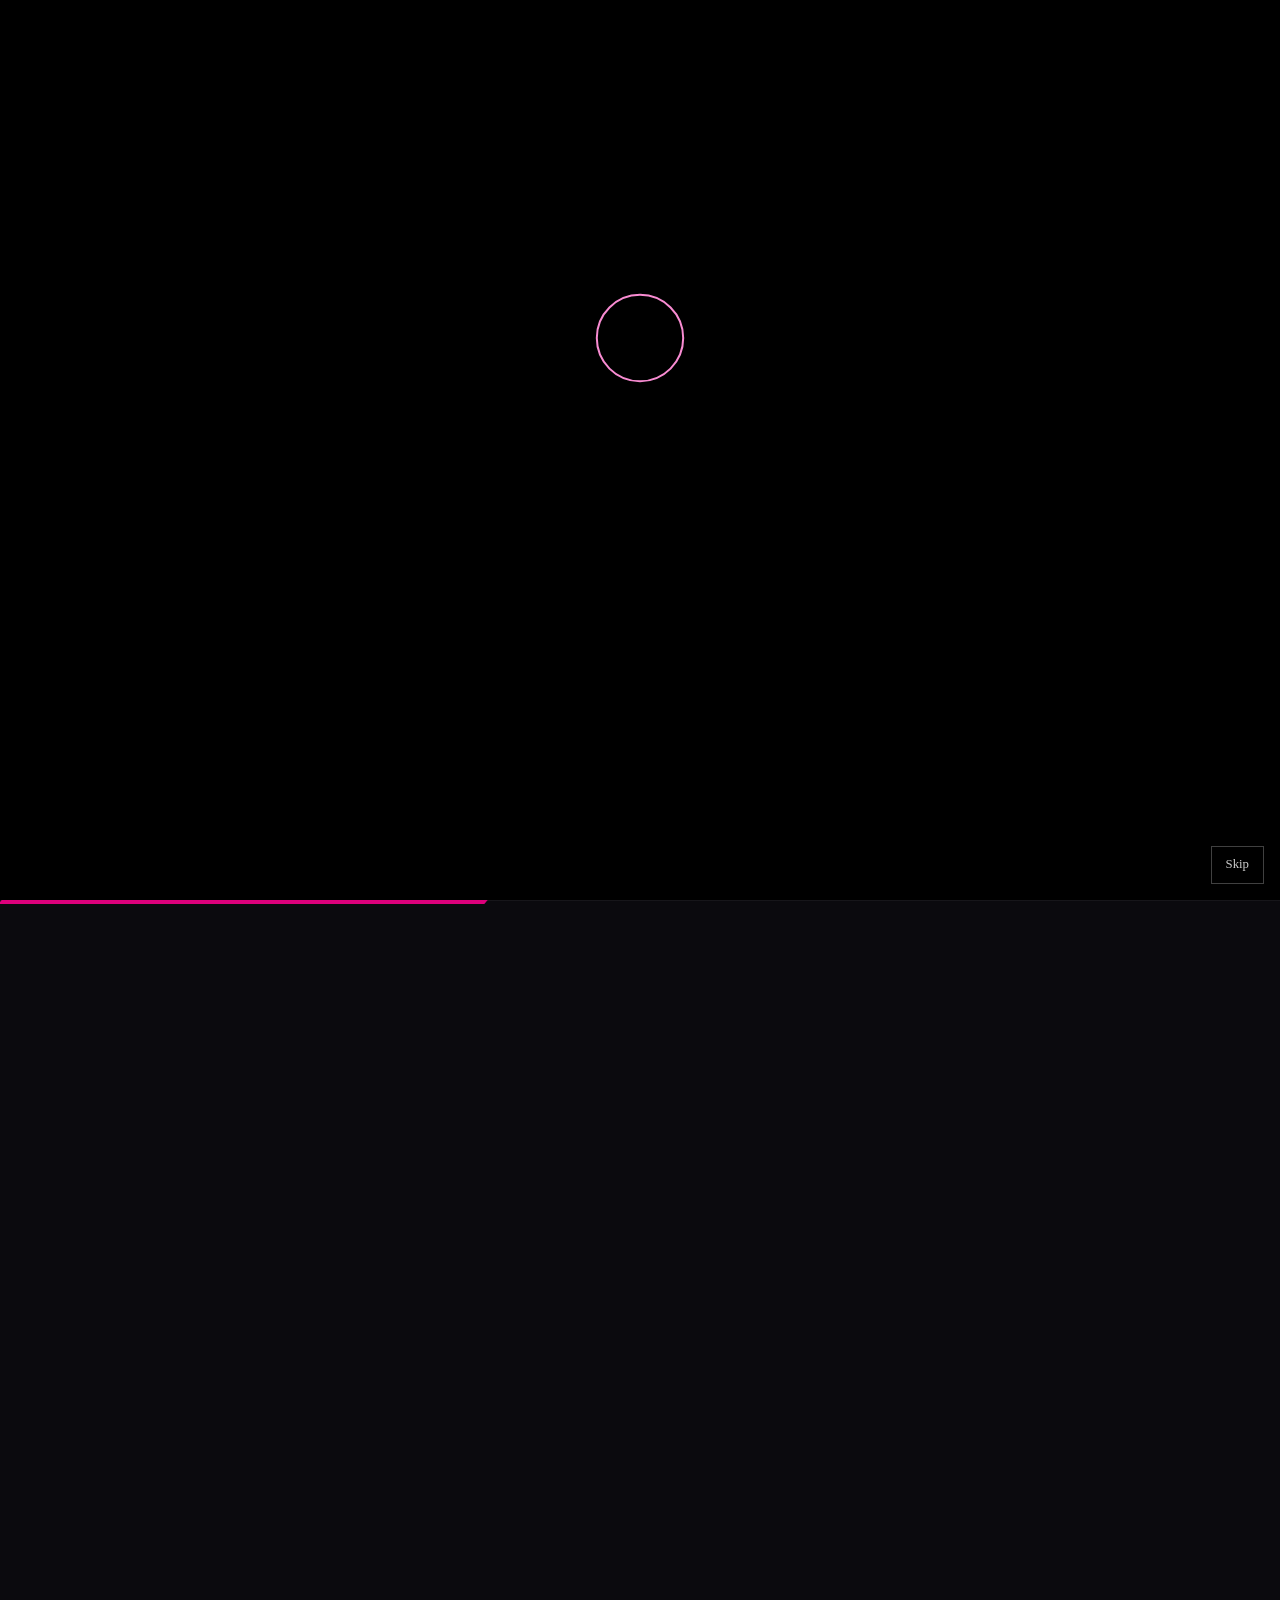
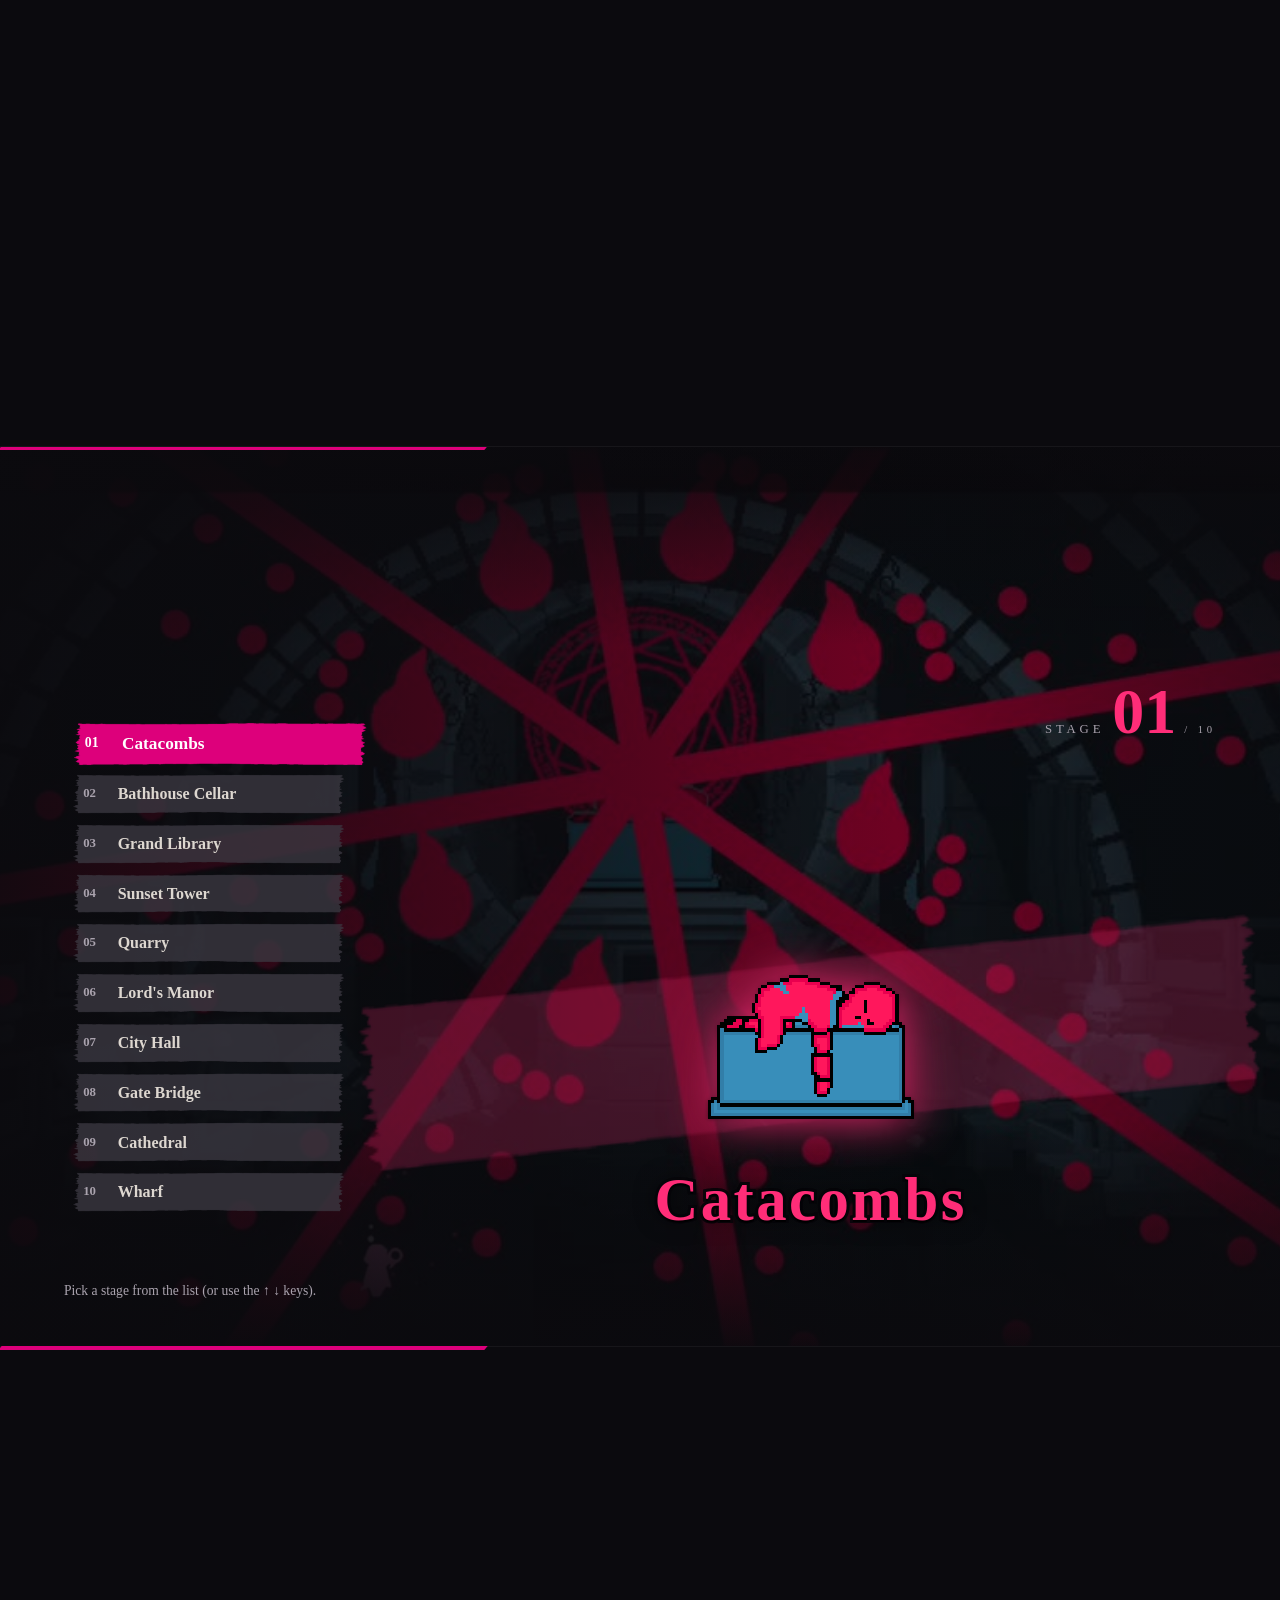
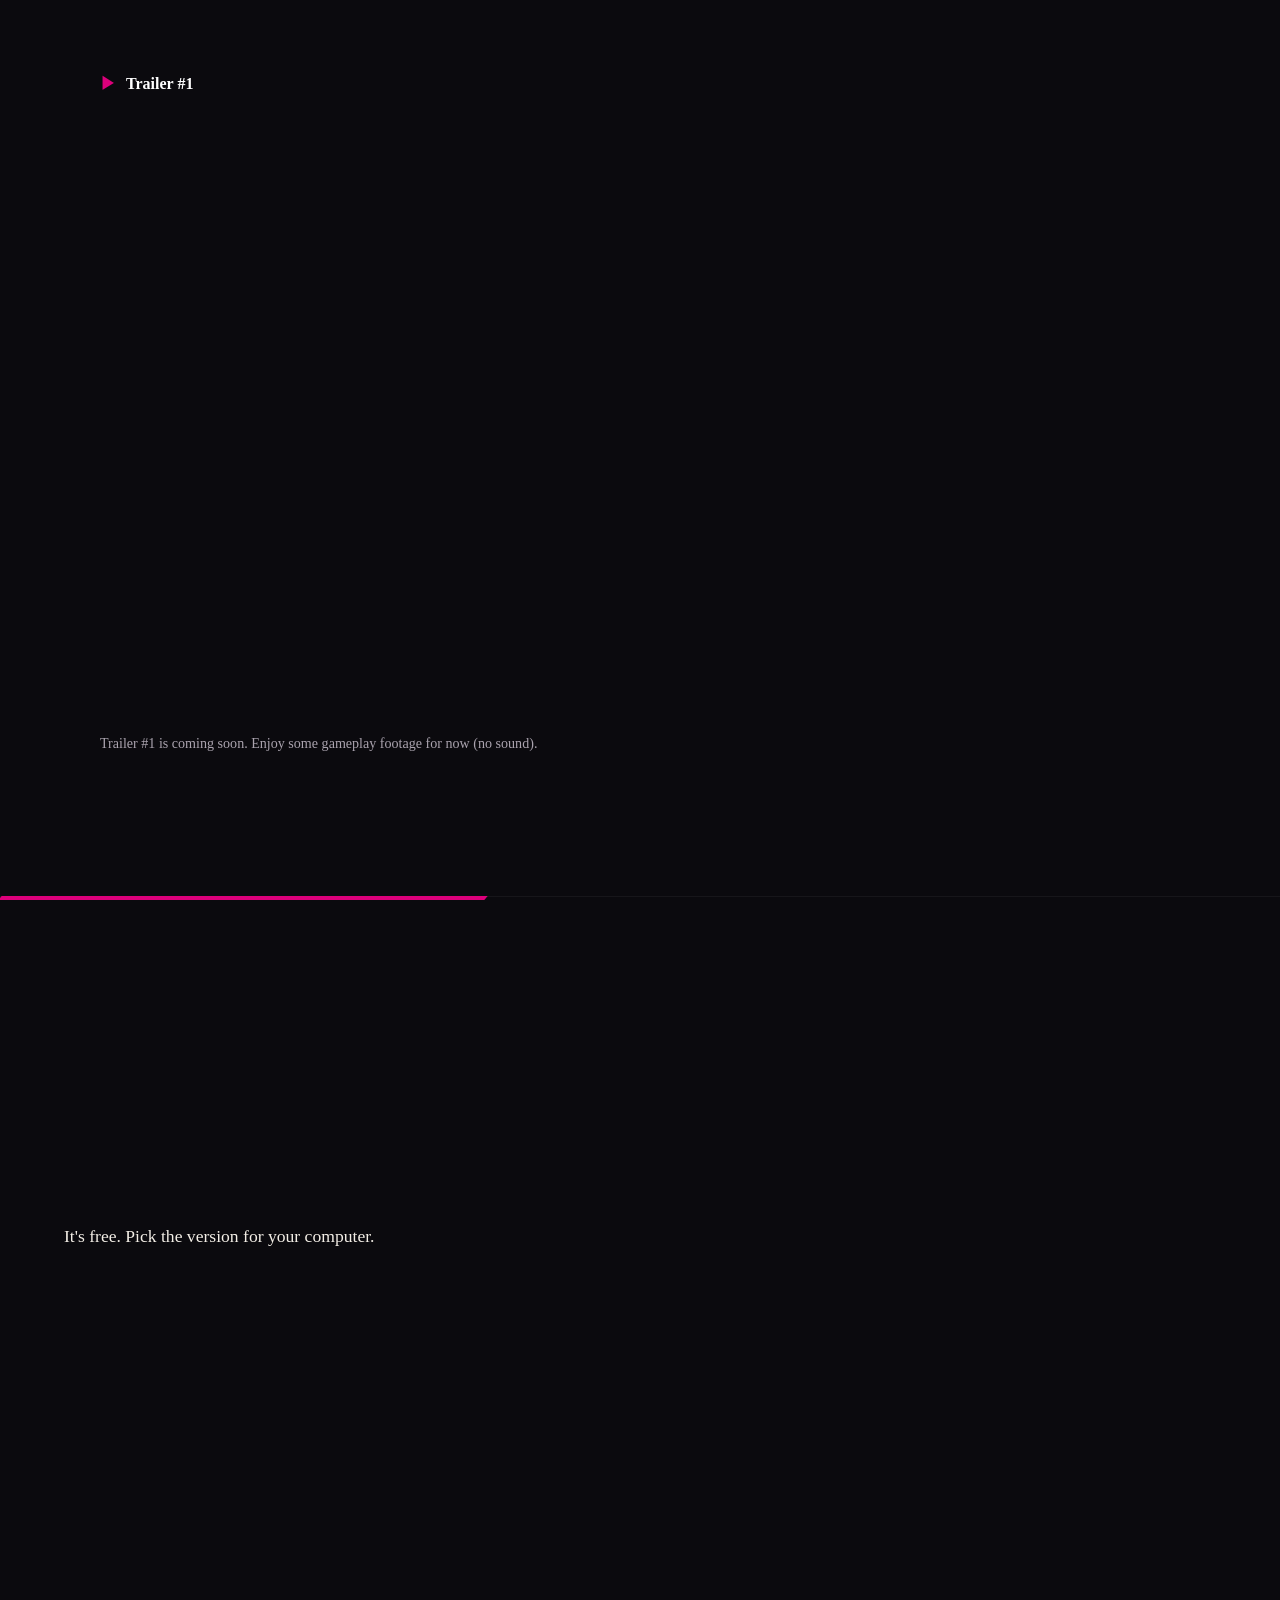
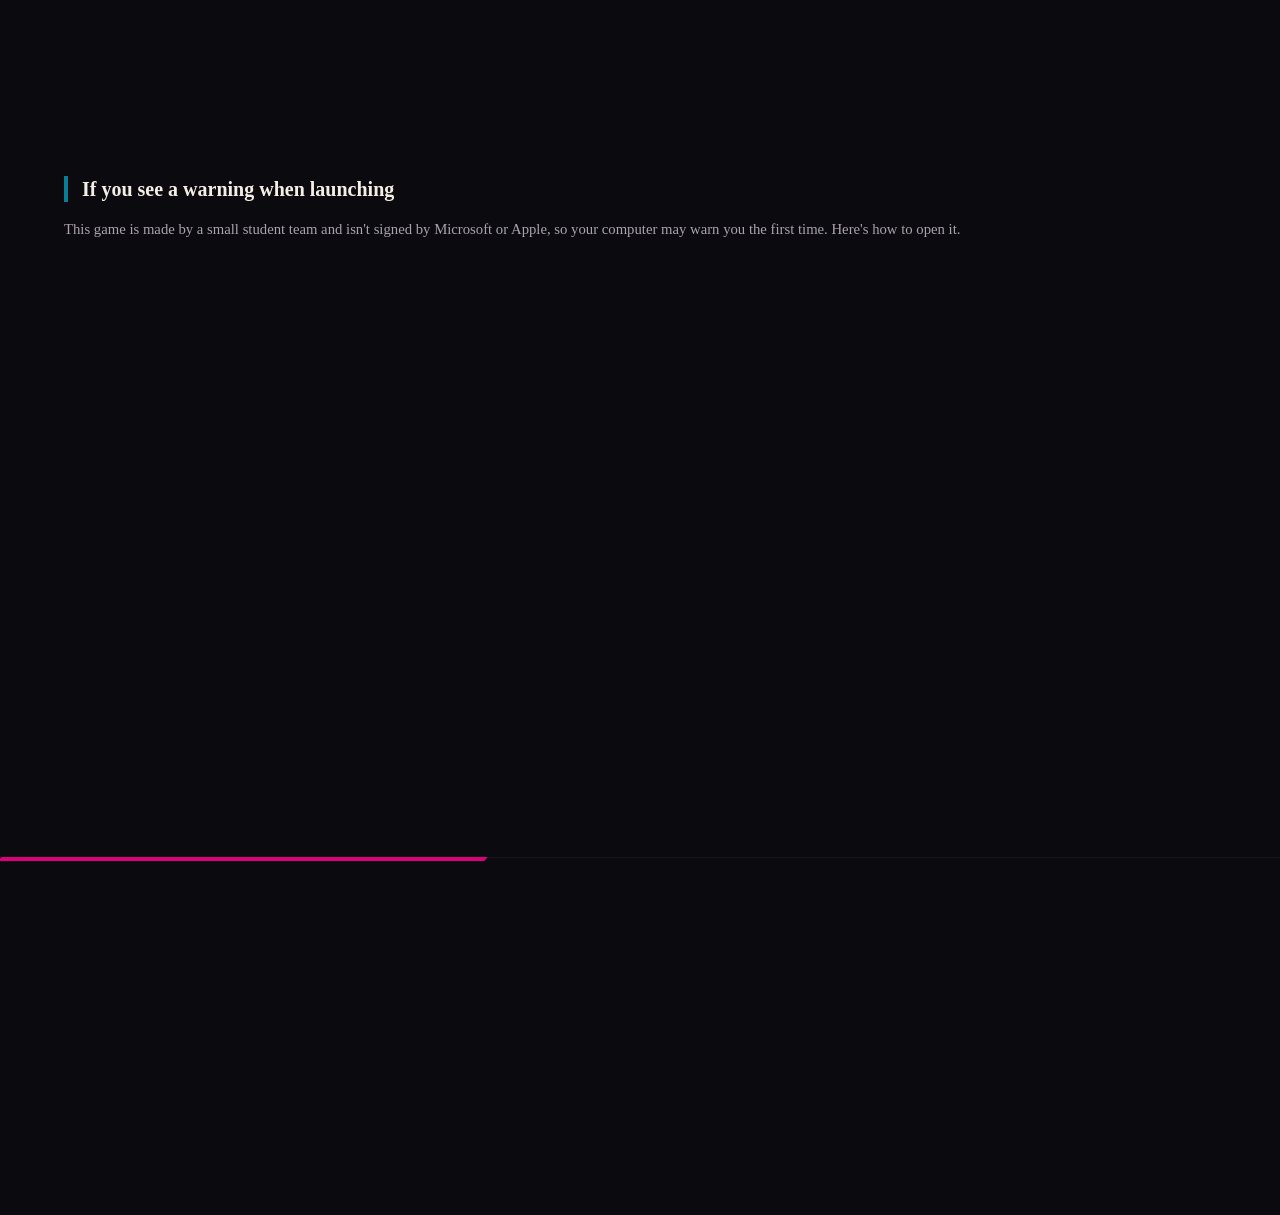
==== commit 17e058e2: "feat(site): イベント版の配布サイトに作り直す（Steam 版と切り離し、PUKEY 風の見た目・日英切り替え） - 1 ページに番号付きの 7 区画（ゲーム・ステージ・映像・ダウンロード・" ====
--- a/download/index.html
+++ b/download/index.html
@@ -1,16 +1,15 @@
 <!doctype html>
 <html lang="ja">
 <head>
-<meta charset="utf-8"><script>document.documentElement.classList.add('has-menu');setTimeout(()=>{if(!window.JBI_FX)document.documentElement.classList.remove('has-menu')},2500);try{document.documentElement.dataset.motion=matchMedia('(prefers-reduced-motion: reduce)').matches||localStorage.getItem('jbi-motion')==='off'?'off':'on'}catch{document.documentElement.dataset.motion=matchMedia('(prefers-reduced-motion: reduce)').matches?'off':'on'}</script><meta name="viewport" content="width=device-width,initial-scale=1">
-<title>期間限定無料ダウンロード | Just Beat It</title><meta name="description" content="Just Beat It の期間限定無料配布の予定・配布状況・導入手順。"><meta name="theme-color" content="#0a0e1a">
-<link rel="canonical" href="https://raymee675.github.io/Just-Beat-It/download/index.html"><link rel="alternate" hreflang="ja" href="index.html"><link rel="alternate" hreflang="en" href="../en/download/index.html"><link rel="alternate" hreflang="x-default" href="index.html">
-<meta property="og:type" content="website"><meta property="og:site_name" content="Just Beat It"><meta property="og:title" content="期間限定無料ダウンロード | Just Beat It"><meta property="og:description" content="Just Beat It の期間限定無料配布の予定・配布状況・導入手順。"><meta property="og:url" content="https://raymee675.github.io/Just-Beat-It/download/index.html"><meta property="og:image" content="https://raymee675.github.io/Just-Beat-It/assets/img/ogp.jpg"><meta property="og:image:alt" content="Just Beat It"><meta property="og:locale" content="ja_JP"><meta property="og:locale:alternate" content="en_US">
-<meta name="twitter:card" content="summary_large_image"><meta name="twitter:title" content="期間限定無料ダウンロード | Just Beat It"><meta name="twitter:description" content="Just Beat It の期間限定無料配布の予定・配布状況・導入手順。"><meta name="twitter:image" content="https://raymee675.github.io/Just-Beat-It/assets/img/ogp.jpg"><meta name="twitter:image:alt" content="Just Beat It">
-<link rel="icon" type="image/png" sizes="32x32" href="../assets/img/favicon-32.png"><link rel="icon" type="image/png" sizes="256x256" href="../assets/img/icon-256.png"><link rel="apple-touch-icon" href="../assets/img/icon-256.png">
-<link rel="stylesheet" href="../assets/css/site.css"><style id="navigation-motion"></style><script>document.getElementById('navigation-motion').textContent='@view-transition{navigation:'+(document.documentElement.dataset.motion==='off'?'none':'auto')+'}'</script><script defer src="../assets/js/config.js"></script><script defer src="../assets/js/fx-core.js"></script><script defer src="../assets/js/site.js"></script><script defer src="../assets/js/fx-ui.js"></script><script defer src="../assets/js/fx-canvas.js"></script>
-</head><body>
-<a class="skip" href="#main">本文へスキップ</a>
-<header class="header"><div class="wrap header-inner"><a class="brand" href="../index.html" aria-label="Just Beat It トップ"><img src="../assets/img/logo-pixel-8x.png" alt="Just Beat It" width="928" height="144"></a><nav class="nav" id="main-navigation" aria-label="メインナビゲーション"><a href="../index.html"  >ゲーム</a><a href="../manual/index.html"  >マニュアル</a><a href="../support/index.html"  >サポート</a><a href="index.html" aria-current="page" data-free-nav hidden>無料配布</a></nav><a class="button small" data-steam href="https://store.steampowered.com/app/5429530/">Steam ↗</a><div class="languages" aria-label="言語"><a lang="ja" href="index.html" aria-current="true">JA</a><span aria-hidden="true">/</span><a lang="en" href="../en/download/index.html" >EN</a></div><button class="menu-toggle" type="button" aria-controls="main-navigation" aria-expanded="false" disabled><span aria-hidden="true"><i></i><i></i></span><span>メニュー</span></button></div></header>
-<main id="main"><div class="page-title"><div class="wrap"><p class="eyebrow">JUST BEAT IT / DOWNLOAD</p><h1>期間限定<wbr>無料ダウンロード</h1></div></div><div class="wrap content"><div class="reveal-frame"><section class="plate download-panel"><p class="eyebrow">DOWNLOAD / WINDOWS</p><h2>配布状況</h2><p data-free-message role="status">現在配布していません。Steam でゲームをご覧ください。</p><p class="countdown" data-countdown></p><noscript><p class="note">無料配布の情報は JavaScript を有効にしてご確認ください。</p></noscript><div data-free-active hidden><a class="button" data-download-link aria-disabled="true" tabindex="-1">ZIP をダウンロード ↗</a><dl class="facts download-meta"><div><dt>バージョン</dt><dd data-free-version></dd></div><div><dt>ZIP サイズ</dt><dd data-free-size></dd></div><div><dt>SHA-256</dt><dd><code data-free-sha></code></dd></div></dl></div><div class="actions"><a class="button" data-steam href="https://store.steampowered.com/app/5429530/">Steam で見る ↗</a></div></section></div><div data-free-active hidden><section id="install"><h2>導入手順</h2><ol><li>上のボタンから ZIP ファイルをダウンロードします。</li><li>SHA-256 が掲載されている場合は、保存した ZIP の値と一致するか確認します。PowerShell では次のコマンドのファイル名を置き換えて実行できます。</li><li>ZIP 全体をフォルダーへ展開します。同梱のファイルやフォルダーを一緒に保ち、含まれるゲームの実行ファイル（.exe）を起動します。</li><li>キーボードで操作します。操作方法と設定はマニュアルをご覧ください。</li></ol><p><code>Get-FileHash -Algorithm SHA256 &quot;.\JustBeatIt.zip&quot;</code></p></section><section class="callout"><h2>ダウンロード前の<wbr>注意</h2><ul><li>ダウンロードリンクの案内は記載された期間中のみです。日時はすべて日本標準時（JST、UTC+09:00）です。</li><li>Windows PC・キーボード向けです。ダウンロード前に動作環境をご確認ください。</li><li>このダウンロードでは Steam ライブラリへの登録は行われません。</li><li>ハッシュ値が一致しない場合や入手元が不明な場合は起動せず、URL を確認して再ダウンロードしてください。セキュリティソフトを無効にする必要はありません。</li></ul></section></div><div class="actions"><a class="button secondary" href="../manual/index.html">マニュアルへ</a><a href="../support/index.html">サポートへ →</a></div></div></main>
-<footer class="footer"><div class="wrap"><div class="footer-inner"><span>Just Beat It <span class="muted">/ Ark Art Games</span></span><nav aria-label="フッター"><a href="../index.html"  >ゲーム</a><a href="../manual/index.html"  >マニュアル</a><a href="../support/index.html"  >サポート</a><a href="index.html" aria-current="page" data-free-nav hidden>無料配布</a><a data-steam href="https://store.steampowered.com/app/5429530/">Steam ↗</a></nav></div><noscript><p class="note">無料配布の情報は JavaScript を有効にしてご確認ください。</p></noscript><p class="copyright">© 2026 Ark Art Games</p></div></footer>
-</body></html>
+<meta charset="utf-8">
+<meta name="viewport" content="width=device-width,initial-scale=1">
+<title>Just Beat It</title>
+<meta name="robots" content="noindex">
+<link rel="canonical" href="https://raymee675.github.io/Just-Beat-It/">
+<meta http-equiv="refresh" content="0; url=../#download">
+<style>body{margin:0;min-height:100vh;display:grid;place-items:center;background:#0b0a0e;color:#f3eee6;font-family:"Noto Serif JP",serif}a{color:#fff}</style>
+</head>
+<body>
+<p><a href="../#download">Just Beat It →</a></p>
+</body>
+</html>
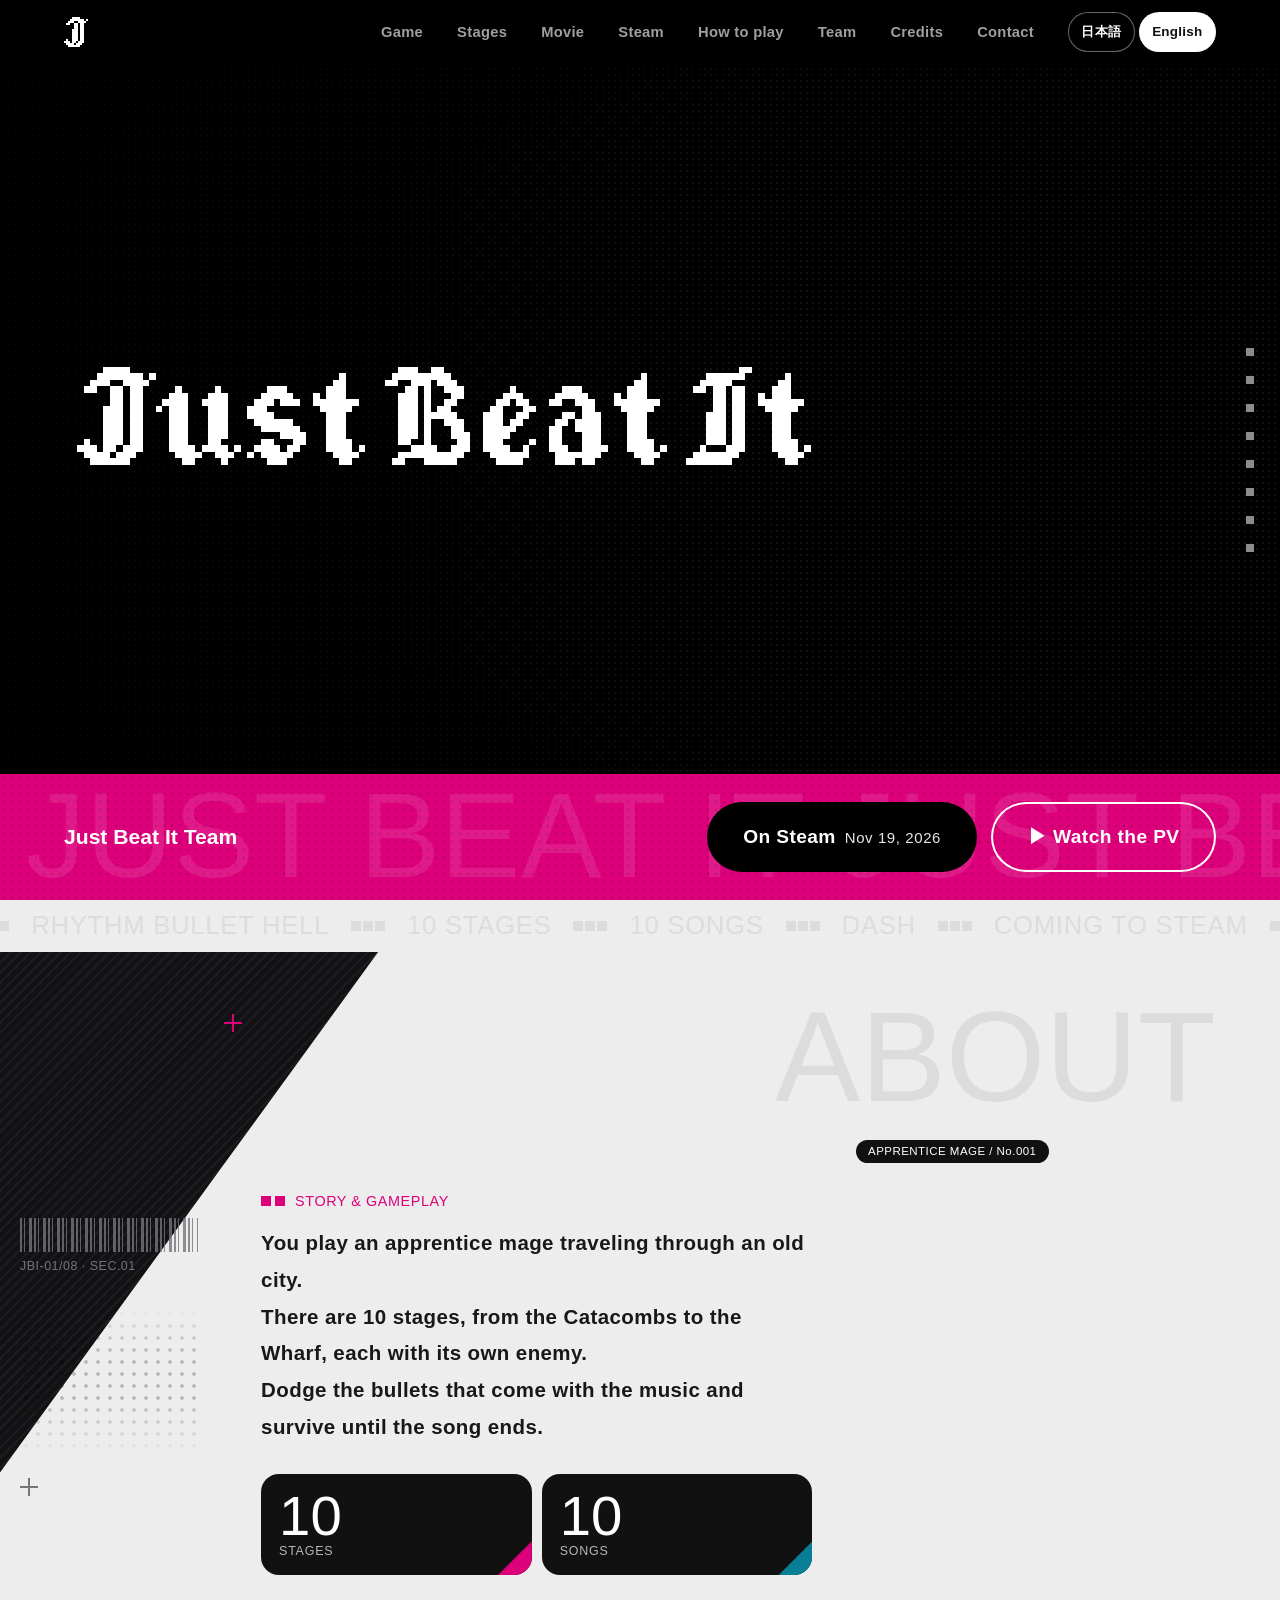
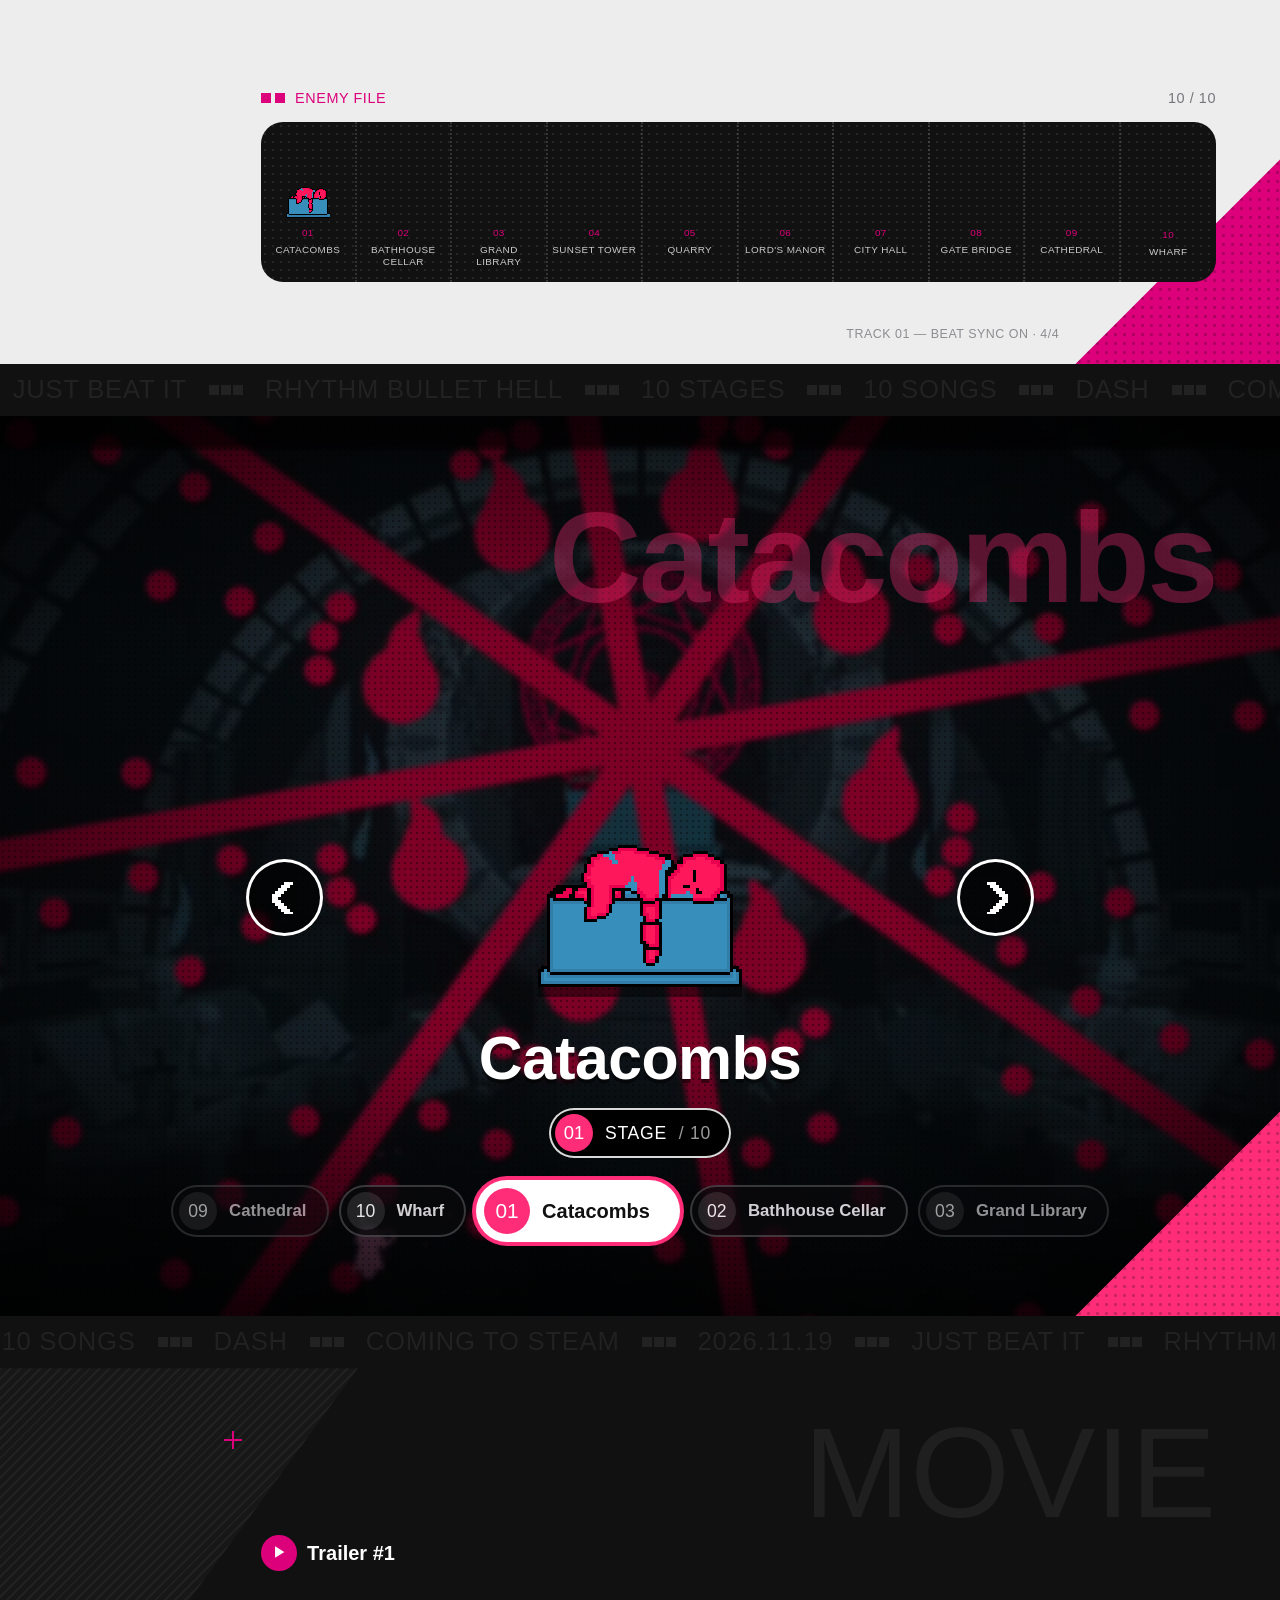
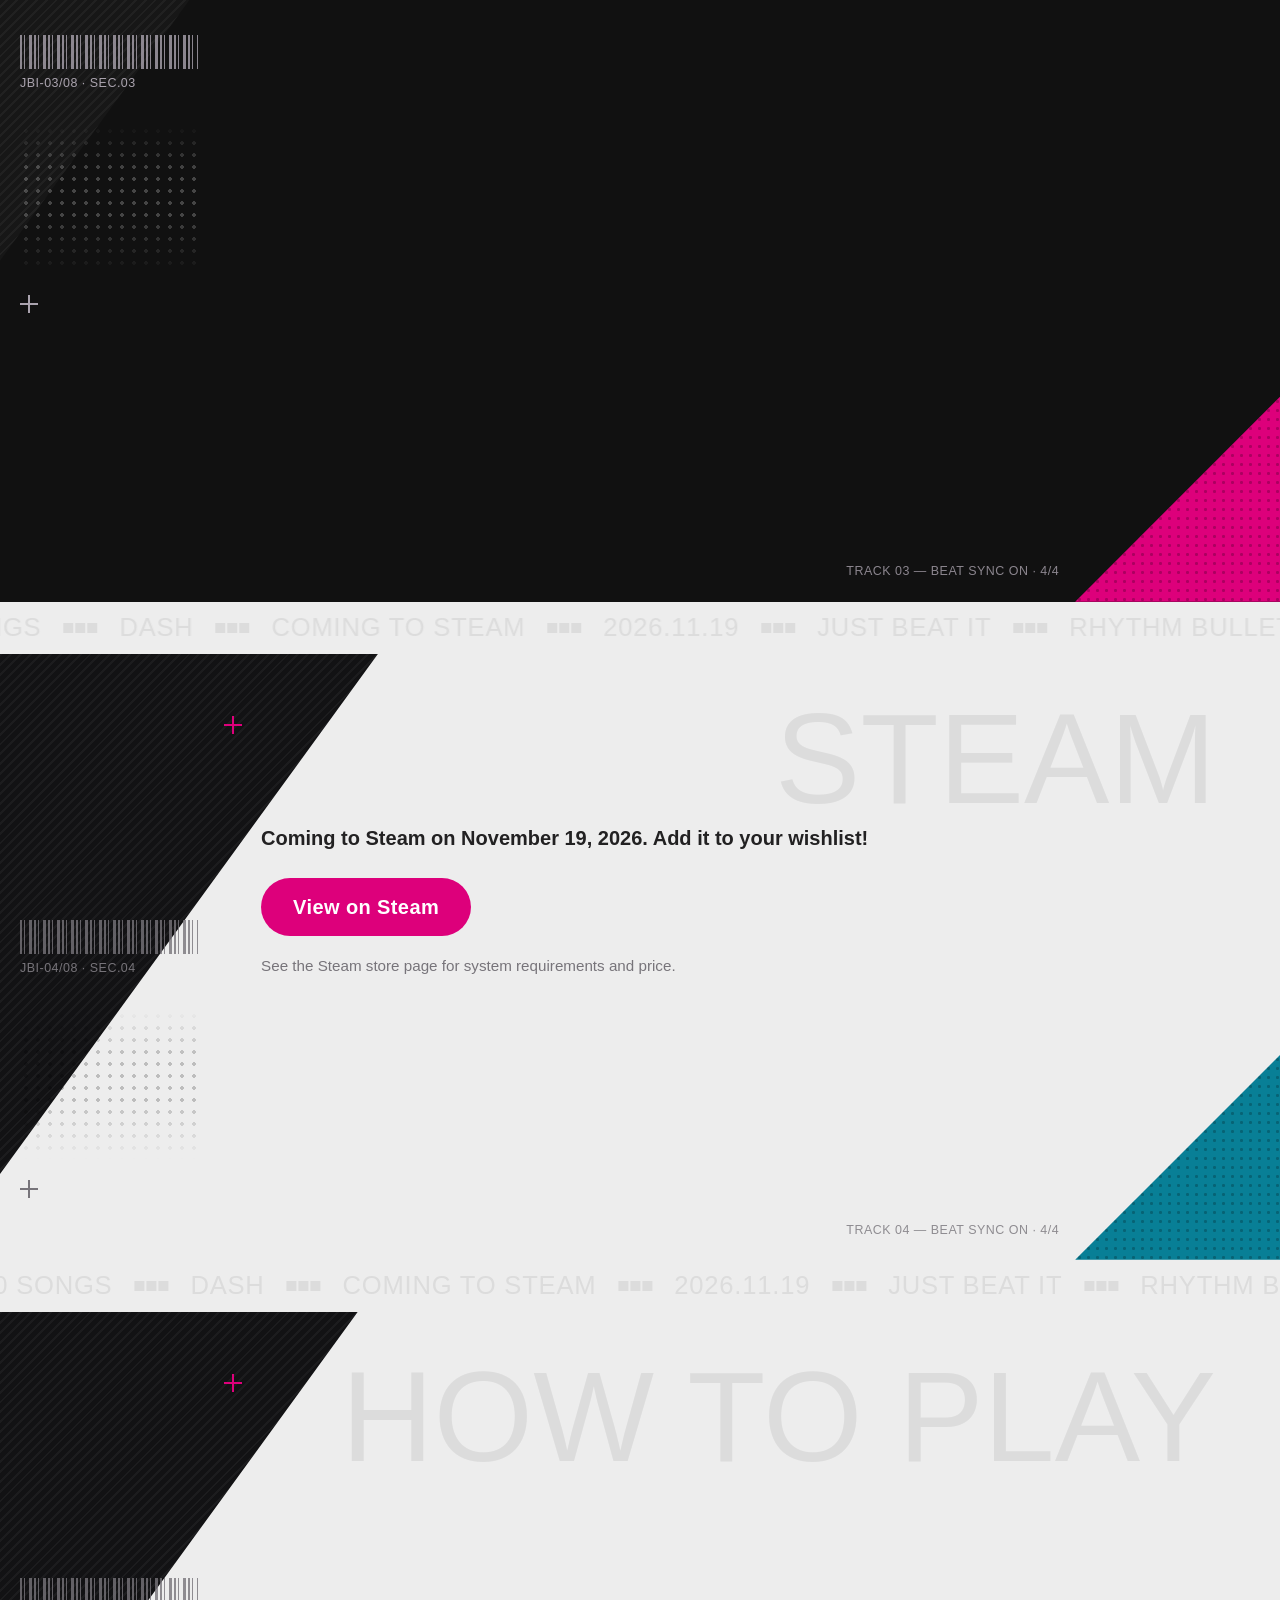
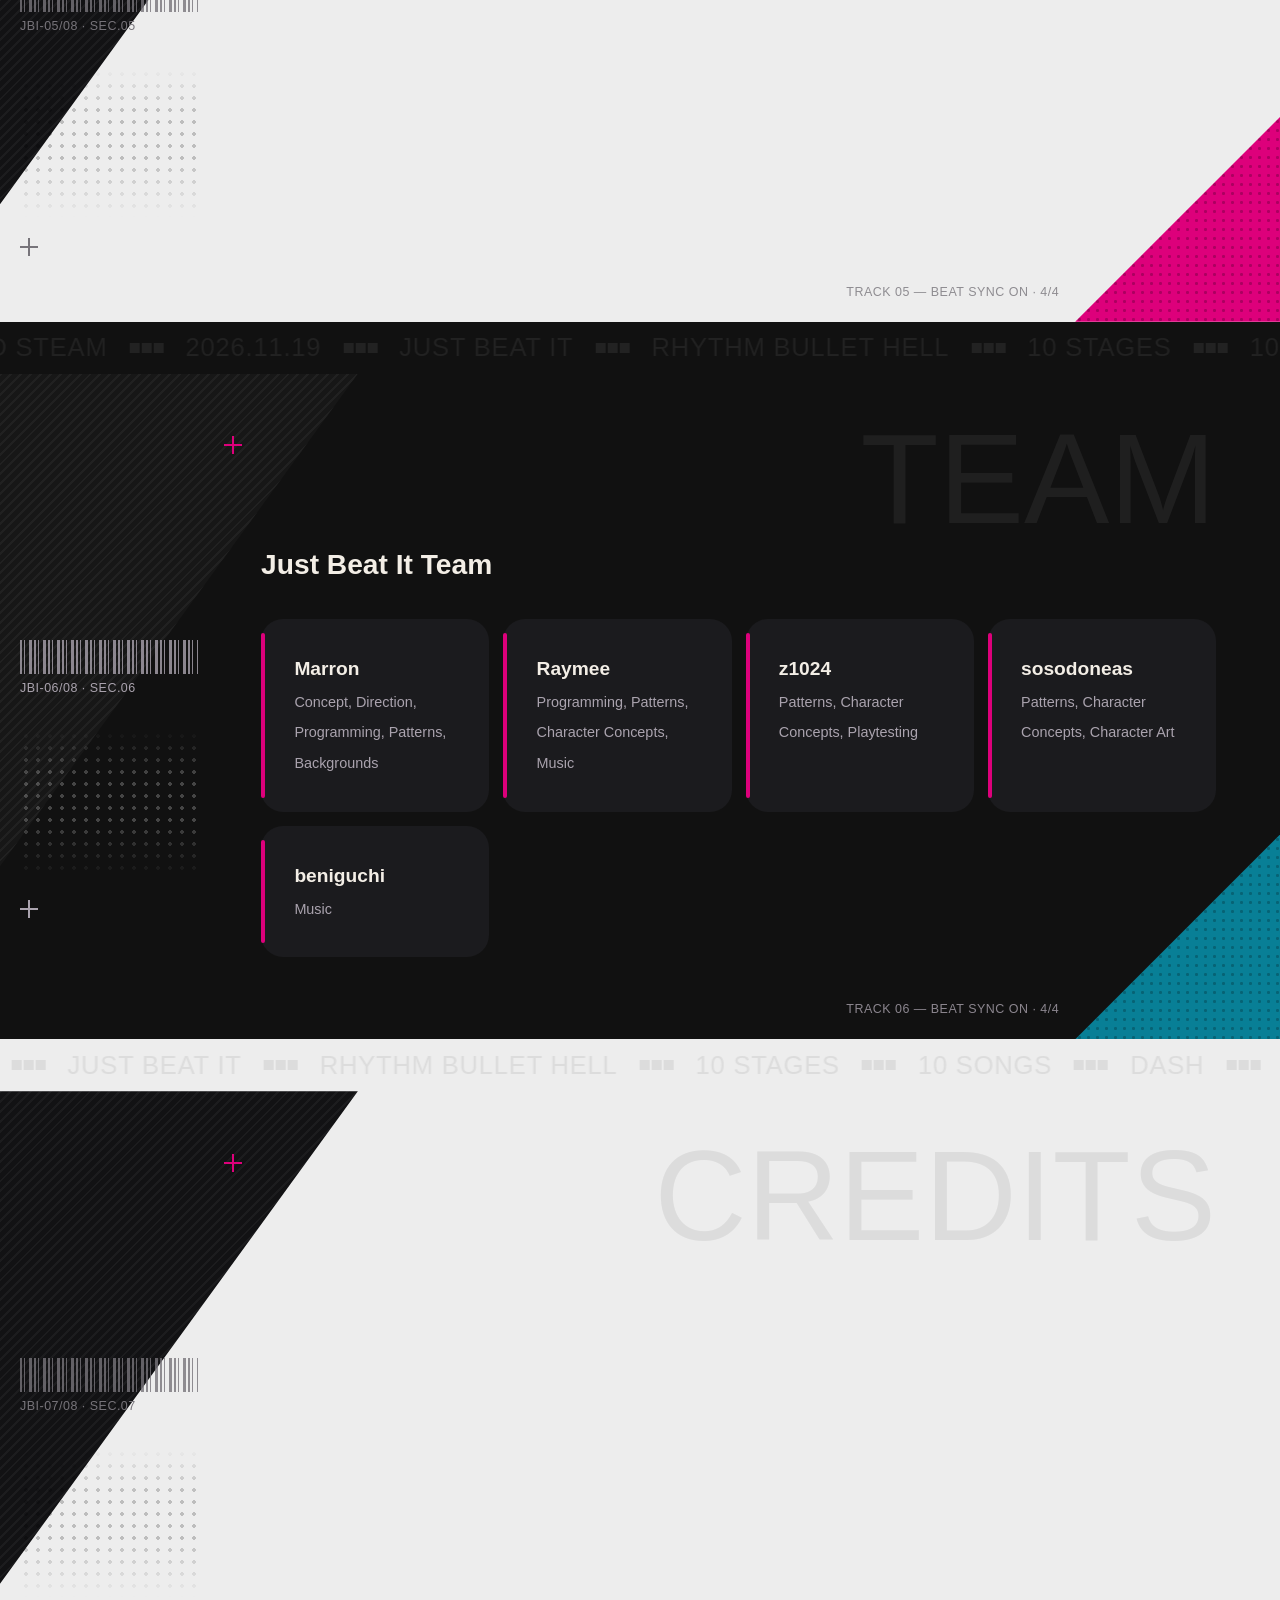
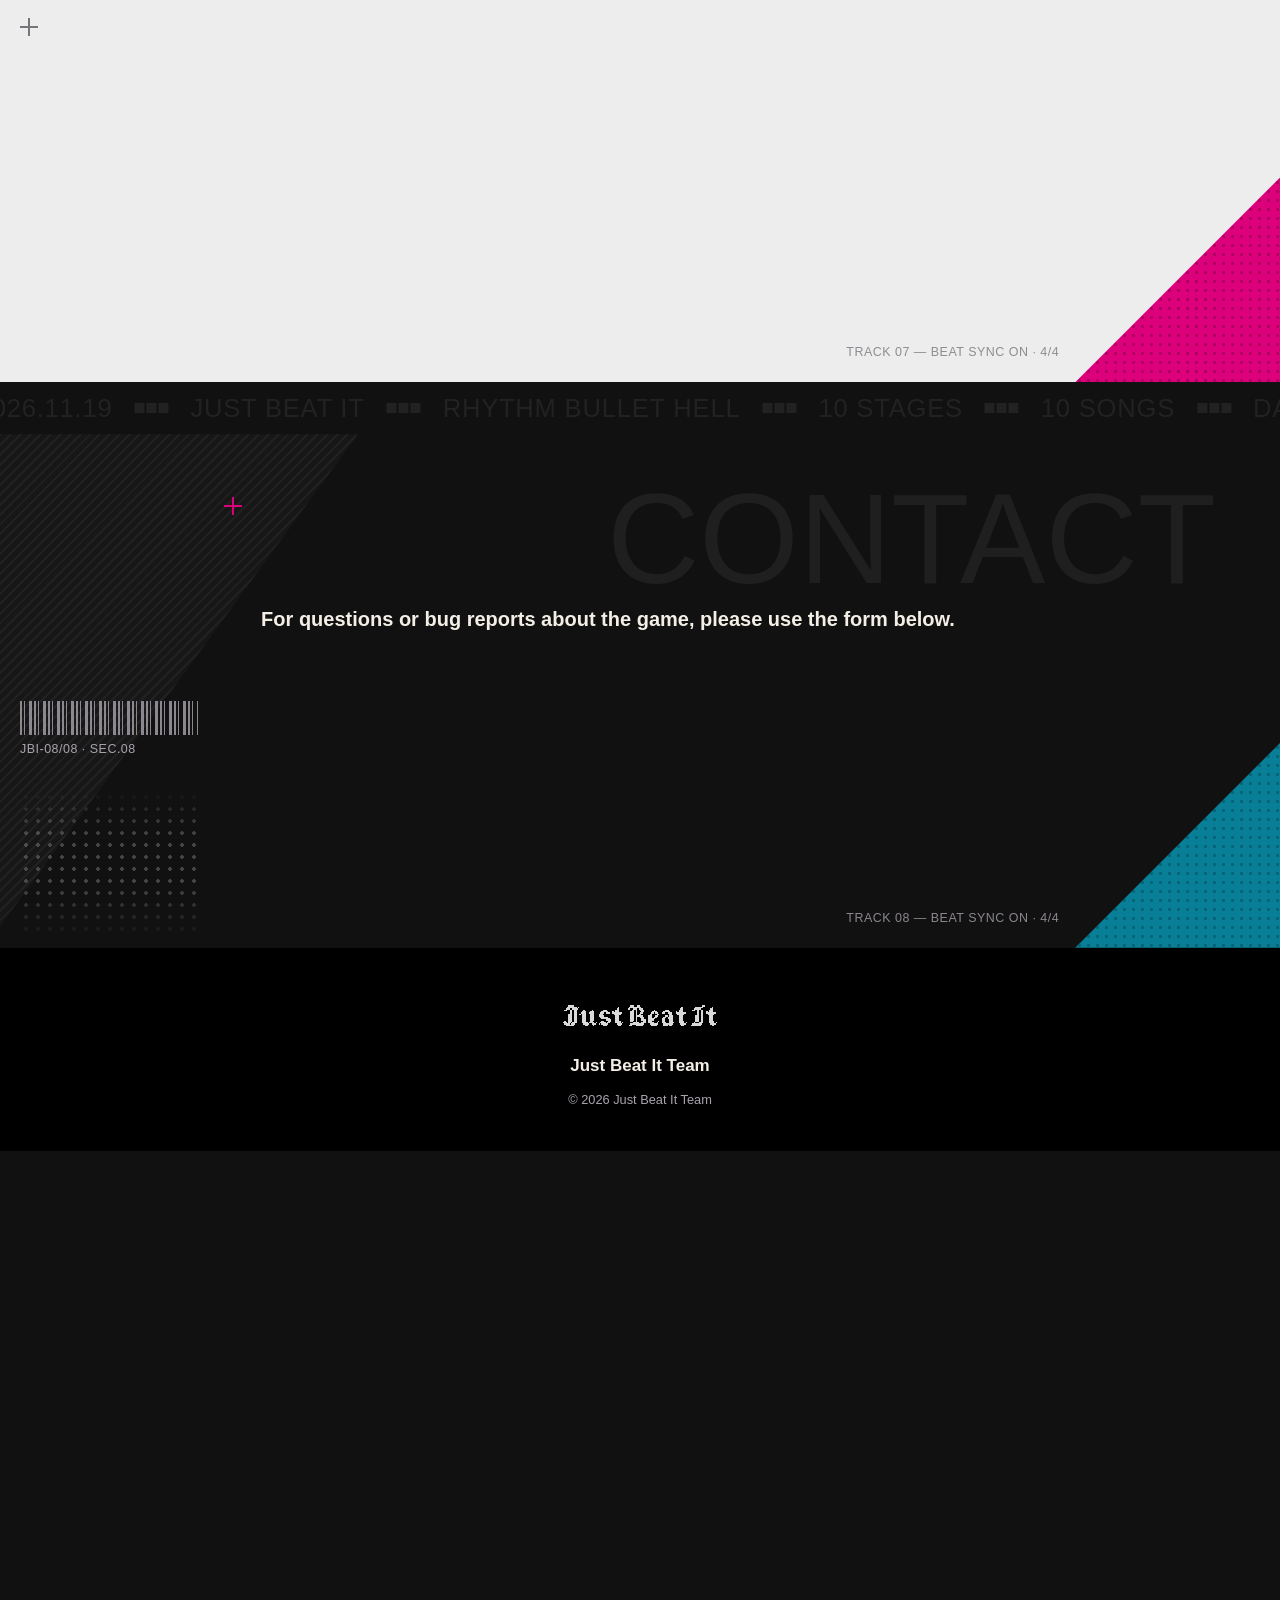
==== commit fe46ade2: "feat(site): 無料ダウンロードを外し、Steam への案内と公式サイトだけにする - 04 の区画を「Steam で発売」に替え、ストアページへのボタンを置く - ヒーロー・ナビ・ティッカー" ====
--- a/download/index.html
+++ b/download/index.html
@@ -6,10 +6,10 @@
 <title>Just Beat It</title>
 <meta name="robots" content="noindex">
 <link rel="canonical" href="https://raymee675.github.io/Just-Beat-It/">
-<meta http-equiv="refresh" content="0; url=../#download">
+<meta http-equiv="refresh" content="0; url=../#steam">
 <style>body{margin:0;min-height:100vh;display:grid;place-items:center;background:#0b0a0e;color:#f3eee6;font-family:"Noto Serif JP",serif}a{color:#fff}</style>
 </head>
 <body>
-<p><a href="../#download">Just Beat It →</a></p>
+<p><a href="../#steam">Just Beat It →</a></p>
 </body>
 </html>
